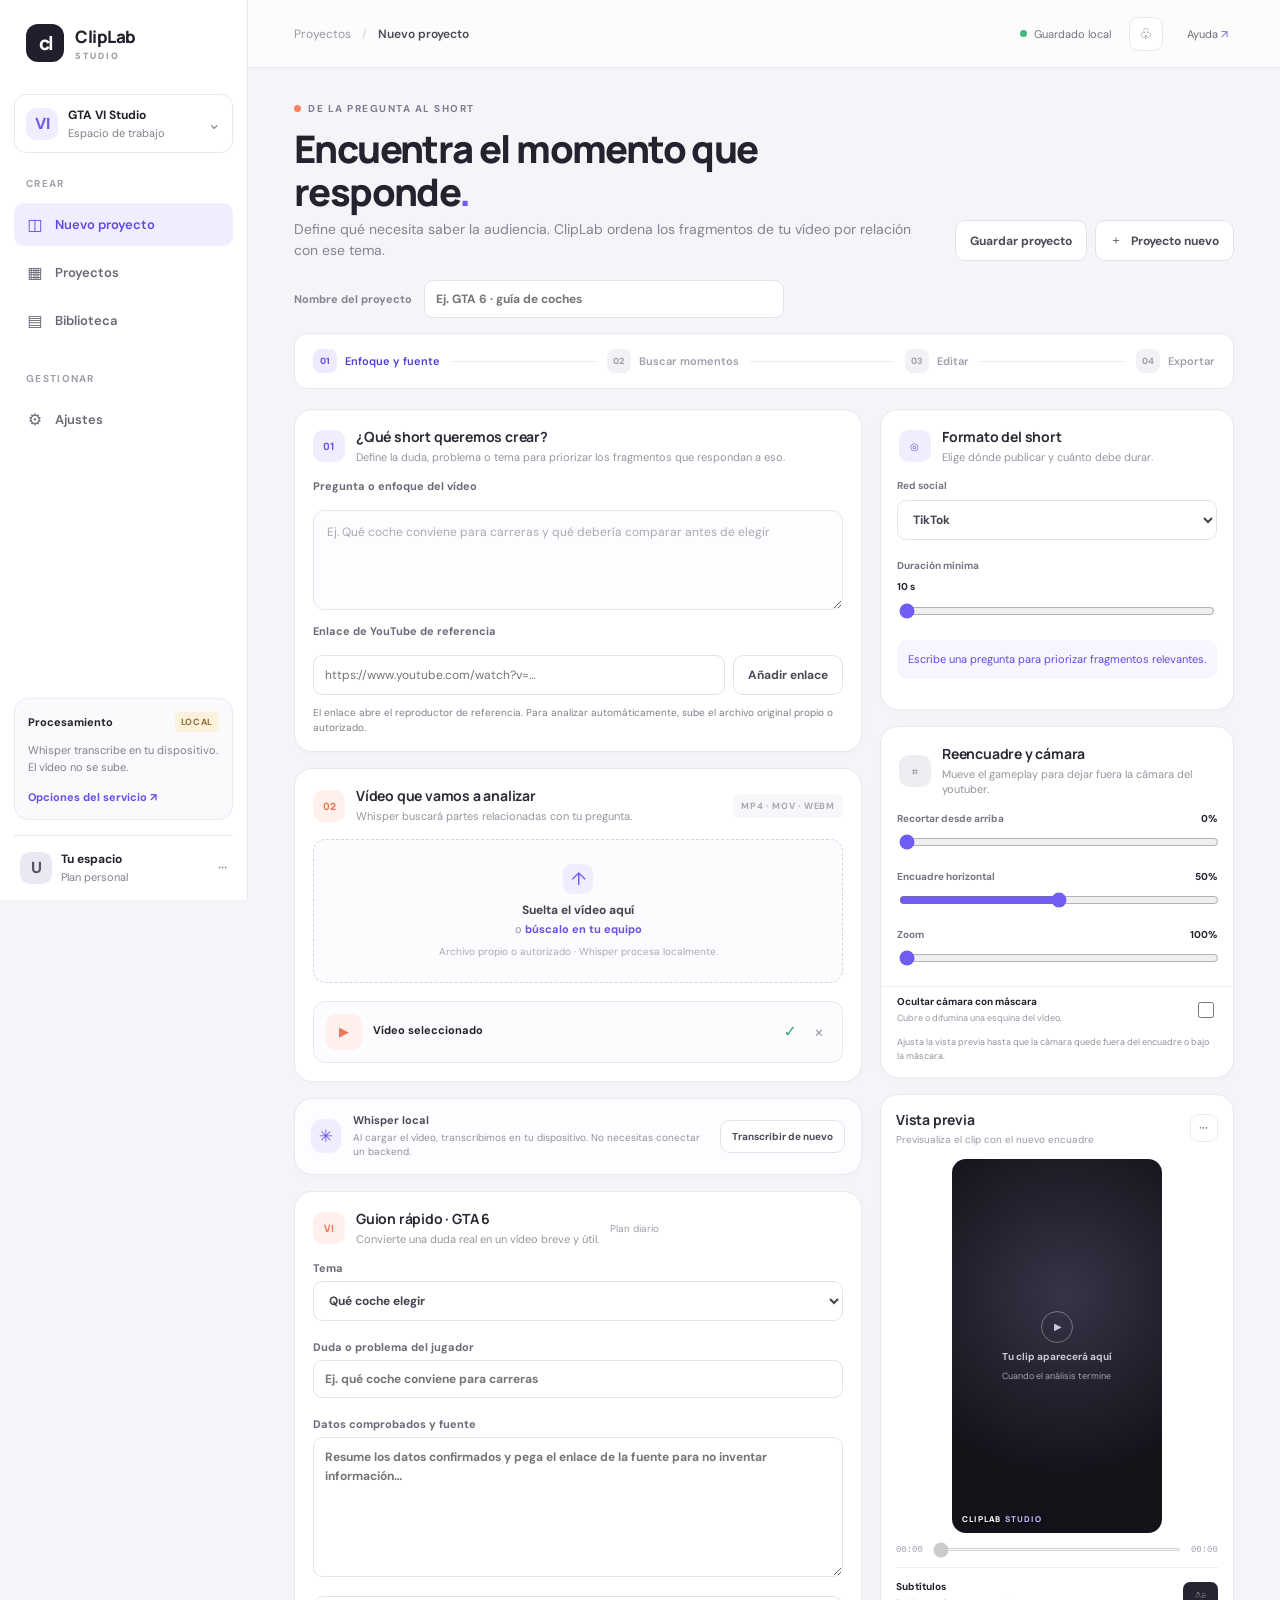
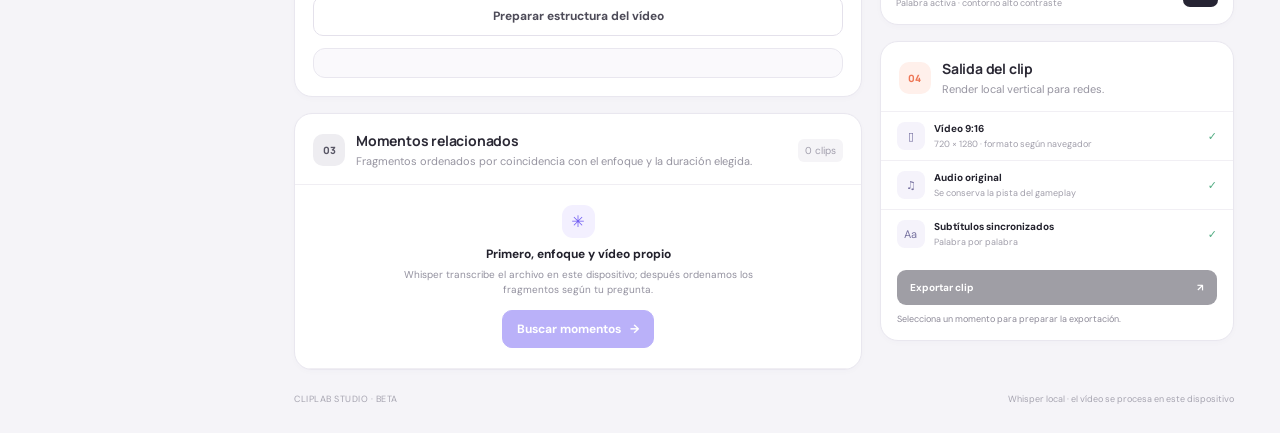
==== studio-v2/index.html @ 2e8afa79 "Add adjustable top crop to local editor" ====
<!doctype html>
<html lang="es">
<head>
  <meta charset="utf-8">
  <meta name="viewport" content="width=device-width,initial-scale=1">
  <meta name="theme-color" content="#f5f4f8">
  <title>ClipLab Studio</title>
  <link rel="stylesheet" href="./styles.css?v=source-focus-1">
</head>
<body>
  <div class="app-shell">
    <aside class="sidebar">
      <a class="brand" href="#" aria-label="ClipLab Studio, inicio"><span class="brand-mark">cl</span><span>ClipLab<small>STUDIO</small></span></a>
      <div class="workspace-switch"><span class="workspace-avatar">VI</span><span><b>GTA VI Studio</b><small>Espacio de trabajo</small></span><span class="chevron">⌄</span></div>
      <nav class="main-nav" aria-label="Navegación principal">
        <span class="nav-label">CREAR</span>
        <button class="nav-item active" data-view="editor"><span class="nav-icon">◫</span> Nuevo proyecto</button>
        <button class="nav-item" data-view="projects"><span class="nav-icon">▦</span> Proyectos</button>
        <button class="nav-item" data-view="library"><span class="nav-icon">▤</span> Biblioteca</button>
        <span class="nav-label nav-label-spaced">GESTIONAR</span>
        <button class="nav-item" data-view="settings"><span class="nav-icon">⚙</span> Ajustes</button>
      </nav>
      <div class="sidebar-bottom">
        <div class="usage-card"><div class="usage-top"><span>Procesamiento</span><span class="usage-badge">LOCAL</span></div><p>Whisper transcribe en tu dispositivo. El vídeo no se sube.</p><button id="openSettings" class="text-button">Opciones del servicio <span>↗</span></button></div>
        <button class="profile"><span class="profile-avatar">U</span><span><b>Tu espacio</b><small>Plan personal</small></span><span class="more">···</span></button>
      </div>
    </aside>

    <main class="main-area">
      <header class="topbar"><div class="breadcrumbs"><span>Proyectos</span><span class="slash">/</span><b>Nuevo proyecto</b></div><div class="top-actions"><span class="autosave"><i></i> Guardado local</span><button class="icon-button" aria-label="Notificaciones">♧</button><button class="help-button">Ayuda <span>↗</span></button></div></header>
      <div class="page-content">
        <div id="editorView">
        <section class="page-heading"><div><div class="overline"><span class="overline-dot"></span> DE LA PREGUNTA AL SHORT</div><h1>Encuentra el momento que responde<span>.</span></h1><p>Define qué necesita saber la audiencia. ClipLab ordena los fragmentos de tu vídeo por relación con ese tema.</p></div><div class="heading-actions"><button class="secondary-button" id="saveProject">Guardar proyecto</button><button class="secondary-button" id="newProject">＋ <span>Proyecto nuevo</span></button></div></section>

        <div class="project-name-row"><label for="projectNameInput">Nombre del proyecto</label><input id="projectNameInput" class="section-input" placeholder="Ej. GTA 6 · guía de coches"></div>
        <section class="steps" aria-label="Progreso del proyecto">
          <div class="step current"><span class="step-number">01</span><span>Enfoque y fuente</span></div><span class="step-line"></span>
          <div class="step"><span class="step-number">02</span><span>Buscar momentos</span></div><span class="step-line"></span>
          <div class="step"><span class="step-number">03</span><span>Editar</span></div><span class="step-line"></span>
          <div class="step"><span class="step-number">04</span><span>Exportar</span></div>
        </section>

        <div class="studio-grid">
          <div class="left-column">
            <section class="card brief-card" hidden>
              <div class="card-heading"><div class="heading-icon violet">01</div><div><h2>Brief de campaña</h2><p>Las reglas guían la selección de clips y la publicación.</p></div><button class="quiet-button" id="clearBrief">Limpiar</button></div>
              <div class="brief-body">
                <label class="field-label" for="briefText">Pega el brief o carga el archivo</label>
                <textarea id="briefText" placeholder="Pega aquí el brief de Clipeamos. Detectaremos la duración, las menciones y las condiciones de la campaña…"></textarea>
                <div class="brief-footer"><label class="file-link" for="briefFile"><span>↑</span> Cargar PDF, DOCX o TXT<input id="briefFile" type="file" accept=".pdf,.docx,.txt"></label><span class="privacy-note"><span class="lock">▣</span> Se lee aquí · no se sube</span></div>
              </div>
              <div class="detected-rules" id="detectedRules" hidden></div>
            </section>

            <section class="card goal-card">
              <div class="card-heading"><div class="heading-icon violet">01</div><div><h2>¿Qué short queremos crear?</h2><p>Define la duda, problema o tema para priorizar los fragmentos que respondan a eso.</p></div></div>
              <div class="brief-body">
                <label class="field-label" for="goalQuery">Pregunta o enfoque del vídeo</label>
                <textarea id="goalQuery" placeholder="Ej. Qué coche conviene para carreras y qué debería comparar antes de elegir"></textarea>
                <label class="field-label source-url-label" for="youtubeUrl">Enlace de YouTube de referencia</label>
                <div class="youtube-url-row"><input id="youtubeUrl" class="section-input" type="url" placeholder="https://www.youtube.com/watch?v=…"><button id="useYoutubeUrl" class="secondary-button">Añadir enlace</button></div>
                <p id="sourceMessage" class="source-message">El enlace abre el reproductor de referencia. Para analizar automáticamente, sube el archivo original propio o autorizado.</p>
                <div id="sourceEmbedWrap" class="source-embed-wrap" hidden><iframe id="sourceEmbed" title="Vídeo de referencia de YouTube" allow="accelerometer; autoplay; clipboard-write; encrypted-media; gyroscope; picture-in-picture; web-share" allowfullscreen referrerpolicy="strict-origin-when-cross-origin"></iframe></div>
              </div>
            </section>

            <section class="card media-card">
              <div class="card-heading"><div class="heading-icon orange">02</div><div><h2>Vídeo que vamos a analizar</h2><p>Whisper buscará partes relacionadas con tu pregunta.</p></div><span class="format-tag">MP4 · MOV · WEBM</span></div>
              <input id="videoFile" type="file" accept="video/mp4,video/quicktime,video/webm" hidden>
              <div class="upload-zone" id="uploadZone" role="button" tabindex="0" aria-label="Seleccionar vídeo fuente">
                <div class="upload-icon">↑</div><strong>Suelta el vídeo aquí</strong><span>o <button type="button" class="inline-link" id="browseVideo">búscalo en tu equipo</button></span><small>Archivo propio o autorizado · Whisper procesa localmente.</small>
              </div>
              <div class="selected-video" id="selectedVideo" hidden><div class="video-file-icon">▶</div><div class="video-file-info"><b id="videoName">Vídeo seleccionado</b><span id="videoMeta"></span></div><span class="file-check">✓</span><button class="remove-file" id="removeVideo" aria-label="Quitar vídeo">×</button></div>
            </section>

            <section class="card engine-card">
              <div class="engine-symbol">✳</div><div class="engine-copy"><b>Whisper local</b><span id="engineStatus">Al cargar el vídeo, transcribimos en tu dispositivo. No necesitas conectar un backend.</span></div><button class="secondary-button compact" id="connectEngine">Transcribir de nuevo</button>
            </section>

            <section class="card idea-card">
              <div class="card-heading"><div class="heading-icon orange">VI</div><div><h2>Guion rápido · GTA 6</h2><p>Convierte una duda real en un vídeo breve y útil.</p></div><span class="privacy-note">Plan diario</span></div>
              <div class="idea-form">
                <label class="field-label" for="ideaCategory">Tema<select id="ideaCategory" class="section-input"><option value="cars">Qué coche elegir</option><option value="updates">Novedades y actualizaciones</option><option value="guide">Guía rápida</option><option value="problem">Resolver un problema</option><option value="secrets">Secretos y detalles</option></select></label>
                <label class="field-label" for="ideaProblem">Duda o problema del jugador<input id="ideaProblem" class="section-input" placeholder="Ej. qué coche conviene para carreras"></label>
                <label class="field-label" for="ideaNotes">Datos comprobados y fuente<textarea id="ideaNotes" class="section-textarea" placeholder="Resume los datos confirmados y pega el enlace de la fuente para no inventar información…"></textarea></label>
                <button id="prepareIdea" class="secondary-button">Preparar estructura del vídeo</button>
                <div id="ideaOutput" class="idea-output" hidden></div>
              </div>
            </section>

            <section class="card moments-card">
              <div class="card-heading"><div class="heading-icon dark">03</div><div><h2>Momentos relacionados</h2><p>Fragmentos ordenados por coincidencia con el enfoque y la duración elegida.</p></div><span class="suggestion-count" id="suggestion-count">0 clips</span></div>
              <div class="empty-moments" id="emptyMoments"><div class="sparkle">✳</div><b>Primero, enfoque y vídeo propio</b><span>Whisper transcribe el archivo en este dispositivo; después ordenamos los fragmentos según tu pregunta.</span><button id="analyzeButton" class="primary-button" disabled>Buscar momentos <span>→</span></button></div>
              <div class="candidate-list" id="candidateList" hidden></div>
            </section>
          </div>

          <aside class="right-column">
            <section class="card campaign-card"><div class="card-heading slim"><div class="heading-icon violet">◎</div><div><h2>Formato del short</h2><p>Elige dónde publicar y cuánto debe durar.</p></div></div><label class="field-label output-setting" for="goalPlatform">Red social<select id="goalPlatform" class="section-input"><option>TikTok</option><option>YouTube Shorts</option><option>Instagram Reels</option></select></label><label class="field-label output-setting" for="clipMinimum">Duración mínima <span id="clipMinimumValue">10 s</span><input id="clipMinimum" type="range" min="10" max="90" step="1" value="10"></label><div id="focusSummary" class="focus-summary">Escribe una pregunta para priorizar fragmentos relevantes.</div></section>

            <section class="card crop-card"><div class="card-heading slim"><div class="heading-icon dark">⌗</div><div><h2>Reencuadre y cámara</h2><p>Mueve el gameplay para dejar fuera la cámara del youtuber.</p></div></div><label class="field-label crop-setting" for="cropTop">Recortar desde arriba <output id="cropTopValue">0%</output><input id="cropTop" type="range" min="0" max="40" value="0"></label><label class="field-label crop-setting" for="cropX">Encuadre horizontal <output id="cropXValue">50%</output><input id="cropX" type="range" min="0" max="100" value="50"></label><label class="field-label crop-setting" for="cropZoom">Zoom <output id="cropZoomValue">100%</output><input id="cropZoom" type="range" min="100" max="180" value="100"></label><label class="toggle-row crop-toggle"><span><b>Ocultar cámara con máscara</b><small>Cubre o difumina una esquina del vídeo.</small></span><input type="checkbox" id="hideCam"></label><div id="maskSettings" class="mask-settings" hidden><label class="field-label crop-setting" for="maskPosition">Posición<select id="maskPosition" class="section-input"><option value="top-left">Arriba izquierda</option><option value="top-right">Arriba derecha</option><option value="bottom-left">Abajo izquierda</option><option value="bottom-right">Abajo derecha</option></select></label><label class="field-label crop-setting" for="maskStyle">Tratamiento<select id="maskStyle" class="section-input"><option value="blur">Difuminar</option><option value="cover">Cubrir</option></select></label><label class="field-label crop-setting" for="maskSize">Tamaño <output id="maskSizeValue">25%</output><input id="maskSize" type="range" min="12" max="45" value="25"></label></div><p class="crop-note">Ajusta la vista previa hasta que la cámara quede fuera del encuadre o bajo la máscara.</p></section>

            <section class="card preview-card"><div class="preview-heading"><div><h2>Vista previa</h2><span>Previsualiza el clip con el nuevo encuadre</span></div><button class="more-button" aria-label="Más opciones">···</button></div><div class="preview-stage" id="previewStage"><div class="preview-placeholder"><span class="play-outline">▶</span><b>Tu clip aparecerá aquí</b><span>Cuando el análisis termine</span></div><video id="previewVideo" playsinline></video><div id="previewMask" class="preview-mask top-left" hidden></div><div id="captionPreview" class="caption-preview" hidden><span id="captionWord">Tu subtítulo</span></div><div class="preview-brand">CLIPLAB <span>STUDIO</span></div></div><div class="preview-controls"><span>00:00</span><input type="range" min="0" max="100" value="0" id="previewSeek" aria-label="Posición del clip" disabled><span>00:00</span></div><div class="preview-caption-style"><div><b>Subtítulos</b><span>Palabra activa · contorno alto contraste</span></div><span class="style-swatch">Aa</span></div></section>

            <section class="card outputs-card"><div class="card-heading slim"><div class="heading-icon orange">04</div><div><h2>Salida del clip</h2><p>Render local vertical para redes.</p></div></div><div class="output-row"><span class="output-icon">▯</span><div><b>Vídeo 9:16</b><small>720 × 1280 · formato según navegador</small></div><span class="output-check">✓</span></div><div class="output-row"><span class="output-icon">♫</span><div><b>Audio original</b><small>Se conserva la pista del gameplay</small></div><span class="output-check">✓</span></div><div class="output-row"><span class="output-icon">Aa</span><div><b>Subtítulos sincronizados</b><small>Palabra por palabra</small></div><span class="output-check">✓</span></div><button class="export-button" id="exportClip" disabled>Exportar clip <span>↗</span></button><p id="exportStatus" class="export-status">Selecciona un momento para preparar la exportación.</p></section>
          </aside>
        </div>
        </div>
        <section id="sectionView" class="section-view" hidden></section>
        <footer class="page-footer"><span>CLIPLAB STUDIO · BETA</span><span id="footerStatus">Backend sin conectar · no se ha enviado ningún archivo</span></footer>
      </div>
    </main>
  </div>

  <dialog id="serviceDialog" class="service-dialog"><form method="dialog"><button class="dialog-close" aria-label="Cerrar">×</button><div class="overline"><span class="overline-dot"></span> OPCIONAL · PROCESAMIENTO EN LA NUBE</div><h2>Servicio remoto</h2><p>Whisper local y las propuestas de momentos funcionan sin backend. Esta opción remota se mantiene para futuras funciones; no pegues claves secretas aquí.</p><label class="field-label" for="apiUrl">URL del servicio</label><input id="apiUrl" type="url" placeholder="https://api.tu-dominio.com" autocomplete="url"><div class="dialog-status" id="serviceStatus"><span class="status-dot"></span> Sin conectar</div><div class="dialog-actions"><button class="secondary-button" value="cancel">Cancelar</button><button class="primary-button" type="button" id="testConnection">Probar conexión</button></div><small class="dialog-footnote">En el flujo actual, subir un vídeo y transcribirlo con Whisper no lo envía a la nube.</small></form></dialog>
  <div id="toast" class="toast" role="status" aria-live="polite"></div>
  <script src="./app.js?v=source-focus-1" defer></script>
</body>
</html>
---- studio-v2/styles.css ----
@import url('https://fonts.googleapis.com/css2?family=DM+Sans:wght@400;500;600;700&family=Manrope:wght@400;500;600;700;800&display=swap');
:root{font-family:'DM Sans',Inter,system-ui,sans-serif;color:#22212c;background:#f5f4f8;font-synthesis:none;text-rendering:optimizeLegibility;--ink:#22212c;--muted:#7f7e8c;--line:#e9e7ef;--panel:#fff;--purple:#705df4;--purple-soft:#f0edff;--orange:#ff825e;--green:#39a978;--radius:18px;color-scheme:light}*{box-sizing:border-box}body{margin:0;min-width:320px;min-height:100vh;background:#f5f4f8}button,input,textarea{font:inherit}button{cursor:pointer}button:focus-visible,input:focus-visible,textarea:focus-visible,[tabindex]:focus-visible{outline:3px solid #705df466;outline-offset:2px}.app-shell{min-height:100vh;display:grid;grid-template-columns:248px minmax(0,1fr)}.sidebar{position:sticky;top:0;height:100vh;padding:24px 14px 16px;background:#fff;border-right:1px solid var(--line);display:flex;flex-direction:column;z-index:2}.brand{display:flex;align-items:center;gap:11px;text-decoration:none;color:var(--ink);font-family:Manrope,sans-serif;font-size:17px;font-weight:800;letter-spacing:-.5px;padding:0 12px}.brand-mark{height:38px;width:38px;border-radius:12px;display:grid;place-items:center;background:#211f2e;color:white;font-size:19px;font-weight:800;letter-spacing:-2px}.brand small{display:block;font:700 9px 'DM Sans',sans-serif;letter-spacing:2px;color:#9795a4;margin-top:2px}.workspace-switch{display:flex;align-items:center;gap:10px;padding:12px 11px;margin:32px 0 24px;border:1px solid var(--line);border-radius:12px}.workspace-avatar,.profile-avatar{display:grid;place-items:center;width:32px;height:32px;border-radius:10px;background:#f1edff;color:#6e5bf0;font-weight:800}.workspace-switch b,.profile b{font-size:12px;display:block}.workspace-switch small,.profile small{font-size:11px;color:var(--muted);display:block;margin-top:3px}.chevron{margin-left:auto;color:#8f8c99}.main-nav{display:grid;gap:5px}.nav-label{padding:0 12px 8px;color:#a09eaa;letter-spacing:1.3px;font-size:10px;font-weight:700}.nav-label-spaced{padding-top:25px}.nav-item{width:100%;display:flex;align-items:center;gap:11px;border:0;background:transparent;text-align:left;padding:11px 12px;border-radius:10px;color:#696875;font-size:13px;font-weight:600}.nav-item:hover{background:#f7f6fa;color:var(--ink)}.nav-item.active{background:#f0edff;color:#5e4be4}.nav-icon{width:18px;font-size:16px;text-align:center}.nav-count{margin-left:auto;border-radius:8px;background:#f0eef4;padding:3px 7px;font-size:10px;color:#777584}.sidebar-bottom{margin-top:auto}.usage-card{border:1px solid #ebe9f1;border-radius:14px;padding:13px;background:#faf9fc}.usage-top{display:flex;justify-content:space-between;align-items:center;font-size:11px;font-weight:700}.usage-badge{font-size:9px;letter-spacing:.7px;color:#956d38;background:#fbf1dc;padding:4px 6px;border-radius:5px}.usage-card p{font-size:11px;color:var(--muted);line-height:1.5;margin:10px 0}.text-button{border:0;background:none;padding:0;color:#6552e7;font-size:11px;font-weight:700}.profile{display:flex;align-items:center;gap:9px;width:100%;background:none;border:0;text-align:left;padding:15px 6px 0;margin-top:15px;border-top:1px solid var(--line);color:var(--ink)}.profile-avatar{background:#ebe8f4;color:#585565}.more{margin-left:auto;color:#8e8c97}.main-area{min-width:0}.topbar{height:68px;padding:0 clamp(20px,3.6vw,52px);display:flex;align-items:center;justify-content:space-between;border-bottom:1px solid var(--line);background:#ffffffc7}.breadcrumbs{display:flex;align-items:center;gap:11px;color:#9a98a4;font-size:12px}.breadcrumbs b{color:#494854;font-weight:600}.slash{color:#d0ced7}.top-actions{display:flex;align-items:center;gap:18px}.autosave{font-size:11px;color:#74727f;display:flex;align-items:center;gap:7px}.autosave i{width:7px;height:7px;border-radius:50%;background:#42b581}.icon-button,.more-button,.edit-icon{border:1px solid var(--line);background:#fff;color:#777583;border-radius:9px;width:34px;height:34px;font-size:15px}.help-button{border:0;background:transparent;color:#6d6b78;font-size:11px}.help-button span{color:var(--purple)}.page-content{max-width:1460px;margin:auto;padding:34px clamp(18px,3.6vw,52px) 28px}.page-heading{display:flex;align-items:flex-end;justify-content:space-between;gap:20px;margin-bottom:27px}.overline{display:flex;align-items:center;gap:7px;font-size:10px;font-weight:700;letter-spacing:1.5px;color:#807b92}.overline-dot{width:7px;height:7px;background:var(--orange);border-radius:50%}.page-heading h1{font:800 clamp(28px,3vw,38px)/1.12 Manrope,sans-serif;letter-spacing:-1.6px;margin:12px 0 7px;color:#24222f}.page-heading h1 span{color:var(--purple)}.page-heading p{margin:0;color:#858391;font-size:14px;line-height:1.5}.secondary-button,.primary-button{display:inline-flex;align-items:center;justify-content:center;gap:9px;border-radius:10px;padding:11px 14px;font-size:12px;font-weight:700;transition:.15s}.secondary-button{border:1px solid #e4e1eb;background:#fff;color:#4d4b58}.secondary-button:hover{background:#f9f8fc;border-color:#d5d0e2}.primary-button{border:1px solid var(--purple);background:var(--purple);color:#fff;box-shadow:0 5px 14px #705df42a}.primary-button:hover{background:#604be9}.primary-button:disabled,.export-button:disabled{cursor:not-allowed;opacity:.48;box-shadow:none}.steps{display:flex;align-items:center;gap:11px;padding:15px 18px;background:#fff;border:1px solid var(--line);border-radius:13px;margin-bottom:20px}.step{display:flex;align-items:center;gap:8px;color:#a09eaa;font-size:11px;font-weight:600;white-space:nowrap}.step-number{height:24px;width:24px;display:grid;place-items:center;border-radius:8px;background:#f2f1f5;font-size:9px;font-weight:800}.step.current{color:#4d3ed2}.step.current .step-number{background:#eeeaff;color:#6551ec}.step-line{height:1px;background:#eeeaf3;flex:1;min-width:14px}.studio-grid{display:grid;grid-template-columns:minmax(0,1fr) 354px;gap:18px;align-items:start}.left-column,.right-column{display:grid;gap:16px;min-width:0}.card{background:#fff;border:1px solid var(--line);border-radius:var(--radius);box-shadow:0 2px 6px #30255b05;overflow:hidden}.card-heading{display:flex;align-items:center;gap:11px;padding:17px 18px 14px}.heading-icon{width:32px;height:32px;border-radius:10px;flex:none;display:grid;place-items:center;font:800 10px Manrope,sans-serif}.heading-icon.violet{background:#f0edff;color:#6b56ed}.heading-icon.orange{background:#fff0eb;color:#ee7757}.heading-icon.dark{background:#eeedf1;color:#585665}.card-heading h2,.preview-heading h2{font:700 14px Manrope,sans-serif;margin:0;color:#2b2935;letter-spacing:-.2px}.card-heading p{margin:4px 0 0;font-size:11px;color:#9694a0;line-height:1.4}.quiet-button{margin-left:auto;border:0;background:none;color:#9693a0;font-size:11px}.quiet-button:hover{color:#dd6950}.brief-body{padding:0 18px 16px}.field-label{display:block;font-size:11px;font-weight:700;color:#6c6a78;margin:0 0 7px}.brief-body textarea{width:100%;height:100px;resize:vertical;border:1px solid #e7e5ed;border-radius:11px;padding:12px 13px;color:#45434f;font-size:12px;line-height:1.55;background:#fdfcfe}.brief-body textarea::placeholder{color:#aaa8b3}.brief-body textarea:focus,.service-dialog input:focus{outline:0;border-color:#9a8df7;box-shadow:0 0 0 3px #705df41a}.brief-footer{display:flex;align-items:center;justify-content:space-between;margin-top:10px;gap:10px}.file-link{display:inline-flex;align-items:center;gap:7px;color:#6955ec;font-size:11px;font-weight:700;cursor:pointer}.file-link span{font-size:15px}.file-link input{display:none}.privacy-note{display:flex;align-items:center;gap:6px;color:#a09eaa;font-size:10px}.lock{color:#858294}.detected-rules{display:flex;flex-wrap:wrap;gap:7px;border-top:1px solid #f0eef4;padding:12px 18px 14px}.rule-pill{font-size:10px;padding:6px 8px;border:1px solid #eeecf2;border-radius:7px;color:#696775;background:#fcfbfd}.rule-pill b{color:#4c3cca}.format-tag{margin-left:auto;font-size:9px;font-weight:700;letter-spacing:.8px;color:#aaa7b3;background:#f7f6f9;border-radius:6px;padding:6px 8px}.upload-zone{margin:0 18px 18px;min-height:144px;border:1px dashed #d8d5e2;border-radius:13px;background:#fcfbfd;display:flex;flex-direction:column;align-items:center;justify-content:center;text-align:center;cursor:pointer;transition:.15s}.upload-zone:hover,.upload-zone.dragging{border-color:#8d7af6;background:#f8f6ff}.upload-icon{width:30px;height:30px;border-radius:9px;background:#f0edff;color:#705df4;display:grid;place-items:center;font-size:18px;margin-bottom:8px}.upload-zone strong{font-size:12px;color:#454350}.upload-zone>span{font-size:11px;color:#9794a1;margin-top:4px}.inline-link{border:0;background:none;color:#6550e8;padding:0;font-size:11px;font-weight:700}.upload-zone small{margin-top:9px;color:#aaa8b3;font-size:10px}.selected-video{display:flex;align-items:center;gap:11px;margin:0 18px 18px;padding:12px;border:1px solid #e9e6f0;border-radius:12px;background:#fcfbfd}.video-file-icon{height:36px;width:36px;border-radius:10px;background:#fff0eb;color:#ed7859;display:grid;place-items:center;font-size:13px}.video-file-info{display:grid;gap:4px;min-width:0}.video-file-info b{font-size:11px;overflow:hidden;text-overflow:ellipsis;white-space:nowrap}.video-file-info span{font-size:10px;color:#9794a1}.file-check{margin-left:auto;color:#39a978}.remove-file{border:0;background:none;color:#a09eaa;font-size:18px}.engine-card{display:flex;align-items:center;gap:12px;padding:14px 16px;background:#fdfcff}.engine-symbol{width:34px;height:34px;border-radius:11px;display:grid;place-items:center;background:#f0edff;color:#6b56ed;font-size:17px}.engine-copy{display:grid;gap:4px;min-width:0}.engine-copy b{font-size:11px;color:#4d4b58}.engine-copy span{font-size:10px;line-height:1.45;color:#92909e}.compact{padding:9px 11px;font-size:10px;white-space:nowrap;margin-left:auto}.suggestion-count{margin-left:auto;color:#a29fad;font-size:10px;background:#f5f4f7;border-radius:6px;padding:5px 7px}.empty-moments{min-height:164px;border-top:1px solid #f0eef3;padding:20px;display:flex;flex-direction:column;align-items:center;text-align:center;justify-content:center}.sparkle{height:33px;width:33px;display:grid;place-items:center;background:#f3f0ff;color:#725ef2;border-radius:11px;margin-bottom:8px}.empty-moments b{font-size:12px}.empty-moments>span{max-width:370px;margin:5px auto 13px;color:#93919f;font-size:10px;line-height:1.5}.empty-moments .primary-button{padding:10px 14px}.campaign-card,.outputs-card{padding-bottom:14px}.slim{padding-bottom:14px}.edit-icon{margin-left:auto;border:0;background:transparent;font-size:13px;color:#7d73ce}.campaign-name{display:flex;align-items:center;gap:8px;margin:0 16px;padding:12px;background:#faf9fc;border-radius:10px}.campaign-dot{width:8px;height:8px;border-radius:50%;background:#ea8064}.campaign-name b{font-size:11px}.platform-chip{margin-left:auto;font-size:9px;color:#706d7b;background:#efedf3;padding:5px 7px;border-radius:6px}.campaign-stats{display:grid;grid-template-columns:1fr 1fr;padding:14px 16px 12px;gap:12px}.campaign-stats div{display:grid;gap:5px}.campaign-stats span{font-size:10px;color:#9b99a5}.campaign-stats b{font:700 14px Manrope,sans-serif;color:#35333f}.campaign-tags{display:flex;flex-wrap:wrap;gap:6px;padding:0 16px 13px}.campaign-tags span{font-size:9px;color:#817e8d;background:#f5f4f8;border-radius:6px;padding:6px 8px}.add-campaign{margin:0 16px;width:calc(100% - 32px);padding:10px;background:#fff;border:1px dashed #dcd9e5;border-radius:9px;color:#7060d9;font-weight:700;font-size:10px}.add-campaign:hover{background:#faf9ff}.preview-card{padding:15px}.preview-heading{display:flex;align-items:center;justify-content:space-between;margin-bottom:13px}.preview-heading span{font-size:10px;color:#9997a4;display:block;margin-top:4px}.more-button{width:28px;height:28px}.preview-stage{position:relative;width:min(100%,210px);aspect-ratio:9/16;margin:auto;overflow:hidden;border-radius:14px;background:radial-gradient(circle at 54% 36%,#383347,#14131a 68%);display:grid;place-items:center;color:#fff}.preview-stage video{width:100%;height:100%;object-fit:cover;display:none}.preview-stage.has-video video{display:block}.preview-placeholder{display:grid;justify-items:center;gap:7px;color:#cbc8d7;text-align:center}.preview-placeholder b{font-size:10px}.preview-placeholder>span:last-child{font-size:9px;color:#a5a2b2}.play-outline{height:32px;width:32px;border:1px solid #ffffff55;border-radius:50%;display:grid;place-items:center;font-size:10px;padding-left:2px}.preview-stage.has-video .preview-placeholder{display:none}.preview-brand{position:absolute;bottom:9px;left:10px;font:800 8px Manrope,sans-serif;letter-spacing:1.2px;color:#fff;text-shadow:0 1px 4px #000}.preview-brand span{color:#c7bfff}.caption-preview{position:absolute;bottom:29%;left:8%;right:8%;text-align:center;font:800 18px Manrope,sans-serif;letter-spacing:-.4px;color:#d6ff73;-webkit-text-stroke:1.5px #101018;text-shadow:0 2px 0 #101018,0 0 6px #101018,1px 0 #101018,-1px 0 #101018;paint-order:stroke fill}.preview-controls{display:flex;align-items:center;gap:8px;color:#a6a3b1;font:9px ui-monospace,monospace;margin-top:12px}.preview-controls input{flex:1;min-width:0;height:3px;accent-color:#705df4}.preview-caption-style{display:flex;align-items:center;justify-content:space-between;border-top:1px solid #f0eef3;padding-top:12px;margin-top:12px}.preview-caption-style div{display:grid;gap:4px}.preview-caption-style b{font-size:10px}.preview-caption-style span{font-size:9px;color:#9b99a5}.style-swatch{height:25px;width:35px;display:grid;place-items:center;border-radius:7px;background:#262433;color:#d6ff73;font:800 10px Manrope,sans-serif;-webkit-text-stroke:.4px #111}.output-row{display:flex;align-items:center;gap:9px;padding:10px 16px;border-top:1px solid #f1eff4}.output-icon{width:28px;height:28px;background:#f5f3fb;border-radius:8px;display:grid;place-items:center;color:#7772a0;font-size:11px}.output-row div{display:grid;gap:3px}.output-row b{font-size:10px}.output-row small{font-size:9px;color:#a09eaa}.output-check{margin-left:auto;color:#51ac82;font-size:11px}.export-button{display:flex;align-items:center;justify-content:space-between;width:calc(100% - 32px);padding:11px 13px;margin:12px 16px 0;border:0;border-radius:9px;background:#2d2a3a;color:white;font-size:10px;font-weight:700}.page-footer{display:flex;align-items:center;justify-content:space-between;margin-top:23px;color:#a6a4b0;font-size:9px;letter-spacing:.5px}.page-footer span:last-child{letter-spacing:0}.service-dialog{width:min(460px,calc(100% - 28px));border:1px solid var(--line);border-radius:18px;padding:0;box-shadow:0 25px 90px #17132c2b;color:var(--ink)}.service-dialog::backdrop{background:#1f1d2b55;backdrop-filter:blur(3px)}.service-dialog form{position:relative;padding:27px}.dialog-close{position:absolute;right:17px;top:17px;border:0;background:#f4f2f7;border-radius:8px;width:28px;height:28px;color:#74717f;font-size:18px}.service-dialog h2{font:800 24px Manrope,sans-serif;letter-spacing:-.8px;margin:14px 0 7px}.service-dialog p{font-size:12px;line-height:1.6;color:#858391;margin:0 0 18px}.service-dialog input{width:100%;height:40px;border:1px solid #e4e1eb;border-radius:9px;padding:0 11px;font-size:12px}.dialog-status{display:flex;align-items:center;gap:7px;font-size:10px;color:#9895a2;margin-top:12px}.status-dot{height:7px;width:7px;border-radius:50%;background:#b8b5c1}.dialog-status.connected{color:#31845f}.dialog-status.connected .status-dot{background:#40ae7a}.dialog-actions{display:flex;justify-content:flex-end;gap:8px;margin-top:22px}.dialog-actions .secondary-button,.dialog-actions .primary-button{padding:10px 13px;font-size:11px}.dialog-footnote{display:block;font-size:10px;line-height:1.5;color:#9996a3;margin-top:16px}.toast{position:fixed;bottom:20px;left:50%;transform:translate(-50%,20px);opacity:0;pointer-events:none;background:#292736;color:#fff;padding:11px 15px;border-radius:10px;font-size:11px;box-shadow:0 10px 35px #211d3530;transition:.2s;z-index:5}.toast.show{transform:translate(-50%,0);opacity:1}.hidden-view{display:none}
@media(max-width:1080px){.app-shell{grid-template-columns:214px minmax(0,1fr)}.studio-grid{grid-template-columns:minmax(0,1fr) 316px}.page-content{padding-left:24px;padding-right:24px}.sidebar{padding-left:10px;padding-right:10px}}
@media(max-width:860px){.app-shell{grid-template-columns:72px minmax(0,1fr)}.sidebar{padding:18px 10px}.brand{padding:0 7px}.brand>span:last-child,.workspace-switch>span:not(.workspace-avatar),.nav-label,.nav-item:not(.active)::after,.nav-item{font-size:0}.workspace-switch{justify-content:center;padding:8px;margin:25px 0 20px}.workspace-avatar{flex:none}.main-nav{gap:7px}.nav-item{justify-content:center;padding:12px 0}.nav-icon{font-size:17px}.nav-count,.sidebar-bottom .usage-card,.profile>span:not(.profile-avatar){display:none}.profile{justify-content:center}.studio-grid{grid-template-columns:minmax(0,1fr) 300px}.step{font-size:10px}.steps{gap:7px;padding:12px}.page-heading h1{font-size:30px}}
@media(max-width:650px){.app-shell{display:block}.sidebar{position:fixed;top:auto;bottom:0;width:100%;height:58px;padding:5px 10px;background:#fff;border-top:1px solid var(--line);border-right:0;flex-direction:row;align-items:center;justify-content:space-around}.brand,.workspace-switch,.sidebar-bottom,.nav-label{display:none}.main-nav{width:100%;display:flex;justify-content:space-around}.nav-item{width:52px;height:45px;padding:0}.nav-item.active{border-radius:12px}.topbar{height:54px;padding:0 16px}.top-actions{gap:10px}.help-button{display:none}.autosave{font-size:10px}.page-content{padding:25px 14px 86px}.page-heading{align-items:flex-start;margin-bottom:20px}.page-heading h1{font-size:27px;max-width:390px}.page-heading p{font-size:12px;max-width:400px}.page-heading .secondary-button{padding:9px;font-size:0}.page-heading .secondary-button span{display:none}.steps{overflow:auto;gap:7px;padding:11px 10px}.step{gap:5px;font-size:9px}.step-number{height:21px;width:21px}.step-line{min-width:8px}.studio-grid{grid-template-columns:1fr;gap:14px}.right-column{grid-template-columns:1fr 1fr;align-items:start}.campaign-card,.outputs-card{grid-column:1/-1}.preview-card{grid-column:1/-1;grid-row:1}.preview-stage{width:min(58vw,210px)}.card-heading{padding:14px}.brief-body{padding:0 14px 14px}.upload-zone{margin:0 14px 14px}.selected-video{margin:0 14px 14px}.engine-card{flex-wrap:wrap}.compact{margin-left:46px}.empty-moments{padding:17px}.page-footer{display:grid;gap:6px}.page-footer span:last-child{font-size:9px}.format-tag{display:none}.service-dialog form{padding:23px}.preview-caption{font-size:16px}}
.candidate-list{display:grid;gap:0;border-top:1px solid #f0eef3}.candidate{display:grid;grid-template-columns:34px minmax(0,1fr) auto;align-items:center;gap:10px;padding:14px 18px;border-bottom:1px solid #f0eef3}.candidate:last-child{border-bottom:0}.candidate-rank{width:30px;height:30px;display:grid;place-items:center;border-radius:9px;background:#f0edff;color:#6752e9;font:800 10px Manrope,sans-serif}.candidate-copy{min-width:0;display:grid;gap:4px}.candidate-copy b{font-size:11px;overflow:hidden;text-overflow:ellipsis;white-space:nowrap}.candidate-copy span{font-size:10px;color:#93919f;line-height:1.4}.candidate-meta{display:flex;align-items:center;gap:8px;margin-top:2px;color:#8b8896;font-size:9px}.candidate-score{font:800 11px Manrope,sans-serif;color:#6552e8}.candidate-use{border:1px solid #e5e2ec;background:#fff;border-radius:8px;padding:8px 9px;color:#6150db;font-size:9px;font-weight:700;white-space:nowrap}.candidate-use:hover{background:#f6f4ff}
.heading-actions{display:flex;gap:8px;flex:none}.project-name-row{display:flex;align-items:center;gap:12px;margin:-8px 0 15px;color:#858391;font-size:11px;font-weight:700}.project-name-row .section-input{max-width:360px}.section-view .section-heading{margin-bottom:23px}.section-toolbar{display:flex;align-items:center;justify-content:space-between;margin:17px 0 12px;color:#92909e;font-size:11px}.section-select,.section-input,.section-textarea{border:1px solid #e5e2eb;border-radius:9px;background:#fff;color:#44424f;font:inherit;padding:10px 11px}.section-input{width:100%;font-size:12px}.section-select{width:auto;font-size:11px}.section-textarea{width:100%;min-height:140px;resize:vertical;font-size:12px;line-height:1.55}.entity-grid{display:grid;grid-template-columns:repeat(3,minmax(0,1fr));gap:13px}.entity-card,.empty-section-card{min-width:0;border:1px solid var(--line);border-radius:15px;background:#fff;padding:17px;display:flex;flex-direction:column;align-items:flex-start;gap:10px;box-shadow:0 2px 6px #30255b05}.entity-card h3{font:700 13px Manrope,sans-serif;margin:0;color:#34323f;max-width:100%;overflow-wrap:anywhere}.entity-card p{font-size:11px;line-height:1.55;color:#858391;margin:0;overflow-wrap:anywhere;flex:1}.entity-card .secondary-button{padding:9px 11px;font-size:10px}.entity-icon{width:34px;height:34px;display:grid;place-items:center;border-radius:10px;background:#f1effa;color:#6652e8;font-size:13px}.project-icon{background:#fff0eb;color:#e97857}.campaign-icon{background:#f0edff;color:#6a55e9}.asset-icon{background:#f2f0f8}.entity-meta{font-size:9px;color:#9694a1;line-height:1.4}.empty-section-card{align-items:center;text-align:center;justify-content:center;min-height:230px;grid-column:1/-1}.empty-section-card .sparkle{margin:0}.empty-section-card b{font-size:12px}.empty-section-card p{max-width:380px;color:#92909d;font-size:11px;line-height:1.55;margin:0}.empty-section-card .primary-button{font-size:10px;padding:9px 12px}.section-form-card{padding:19px;margin-bottom:18px}.section-form-head{display:flex;justify-content:space-between;align-items:flex-start;margin-bottom:17px}.section-form-head h2{font:700 14px Manrope,sans-serif;margin:0}.section-form-head p{font-size:10px;color:#9997a4;margin:5px 0 0}.section-form-grid{display:grid;grid-template-columns:1fr 1fr;gap:13px}.section-form-grid .field-label{display:grid;gap:7px}.section-form-grid .full{grid-column:1/-1}.section-form-actions{display:flex;justify-content:space-between;align-items:center;margin-top:14px}.section-form-actions .privacy-note{font-size:10px}.section-form-actions .primary-button{font-size:10px;padding:9px 12px}.file-button{position:relative;overflow:hidden;cursor:pointer}.file-button input{position:absolute;inset:0;opacity:0;cursor:pointer}.library-notice{display:flex;align-items:flex-start;gap:11px;padding:14px 15px;border:1px solid #e9e5f7;border-radius:12px;background:#fbfaff;color:#777486}.library-notice>span{width:21px;height:21px;display:grid;place-items:center;border-radius:7px;background:#f0edff;color:#6d58ef;font-weight:800;font-size:11px;flex:none}.library-notice b{font-size:11px;color:#4c4a57}.library-notice p{font-size:10px;line-height:1.5;margin:4px 0 0}.library-asset{display:grid;grid-template-columns:34px minmax(0,1fr) auto;align-items:center;gap:10px;padding:12px;border:1px solid var(--line);border-radius:12px;background:white}.library-asset b{font-size:10px;overflow-wrap:anywhere}.library-asset>span{grid-column:2;font-size:9px;color:#9694a1}.library-asset .quiet-button{grid-column:3;grid-row:1/3}.settings-grid{display:grid;grid-template-columns:1fr 1fr;gap:14px}.settings-card{padding-bottom:16px}.settings-content{padding:0 18px 4px}.settings-inline{display:flex;gap:8px}.settings-inline .secondary-button{flex:none;padding:9px 11px;font-size:10px}.settings-options{display:grid;gap:13px}.settings-options>.field-label{display:grid;gap:6px}.toggle-row{display:flex;align-items:center;justify-content:space-between;gap:15px;padding:10px 0;border-top:1px solid #f0eef3}.toggle-row span{display:grid;gap:4px}.toggle-row b{font-size:10px}.toggle-row small{font-size:9px;color:#9896a2;line-height:1.4}.toggle-row input{accent-color:var(--purple);width:16px;height:16px}.settings-options>.primary-button{justify-self:start;font-size:10px;padding:9px 12px}.privacy-card{grid-column:1/-1;display:flex;align-items:flex-start;gap:12px;padding:17px}.privacy-card h2{font:700 12px Manrope,sans-serif;margin:1px 0 5px}.privacy-card p{font-size:10px;color:#8e8c9a;line-height:1.6;margin:0;max-width:760px}
@media(max-width:900px){.entity-grid{grid-template-columns:repeat(2,minmax(0,1fr))}.settings-grid{grid-template-columns:1fr}}
@media(max-width:650px){.heading-actions{flex-direction:column;align-items:stretch}.heading-actions .secondary-button{font-size:10px;padding:9px}.project-name-row{align-items:flex-start;flex-direction:column;gap:6px}.project-name-row .section-input{max-width:none}.entity-grid{grid-template-columns:1fr}.section-form-grid{grid-template-columns:1fr}.section-form-grid .full{grid-column:auto}.section-form-actions{align-items:flex-start;flex-direction:column;gap:12px}.settings-inline{align-items:stretch;flex-direction:column}.settings-inline .secondary-button{align-self:flex-start}.privacy-card{grid-column:auto}}
.idea-form{display:grid;gap:12px;padding:0 18px 18px}.idea-form .field-label{display:grid;gap:6px}.idea-output{display:grid;gap:10px;background:#faf9fc;border:1px solid var(--line);border-radius:12px;padding:14px}.idea-output b{font-size:11px}.idea-output p{margin:0;font-size:11px;line-height:1.55;color:var(--muted);white-space:pre-wrap}.idea-output .idea-title{font-size:13px;font-weight:800;color:var(--ink)}.idea-output pre{margin:0;white-space:pre-wrap;font:11px/1.65 'DM Sans',sans-serif;color:#555362}.idea-output .secondary-button{justify-self:start}
.goal-card .brief-body{display:grid;gap:10px}.goal-card .brief-body textarea{min-height:88px}.source-url-label{margin-top:4px}.youtube-url-row{display:grid;grid-template-columns:minmax(0,1fr) auto;gap:8px}.youtube-url-row .section-input{min-width:0}.source-message{margin:0;color:var(--muted);font-size:10px;line-height:1.5}.source-embed-wrap{overflow:hidden;border-radius:12px;background:#17151e;aspect-ratio:16/9}.source-embed-wrap iframe{display:block;width:100%;height:100%;border:0}.output-setting{display:grid;gap:8px;padding:0 16px 12px;font-size:10px;color:#777584}.output-setting .section-input{width:100%}.output-setting input[type=range]{accent-color:var(--purple)}.output-setting span{font-size:10px;color:var(--ink);font-weight:700}.focus-summary{margin:0 16px 16px;padding:11px;border-radius:10px;background:#f7f5ff;color:#5e4be4;font-size:11px;line-height:1.5}
.crop-card{padding-bottom:14px}.crop-setting{display:grid;grid-template-columns:1fr auto;gap:7px;padding:0 16px 11px;font-size:10px;color:#777584}.crop-setting output{font-size:10px;color:var(--ink);font-weight:700}.crop-setting input,.crop-setting select{grid-column:1/-1;width:100%}.crop-setting input[type=range]{accent-color:var(--purple)}.crop-toggle{padding:8px 16px 12px;border-top:1px solid #f0eef3}.mask-settings{padding-top:10px;border-top:1px solid #f0eef3}.crop-note{margin:0 16px;color:#92909e;font-size:9px;line-height:1.5}.preview-stage video{object-position:50% 50%;transform-origin:center center}.preview-mask{position:absolute;z-index:2;width:25%;aspect-ratio:16/9;border:1px solid #ffffff9c;border-radius:7px;background:#14131a66;backdrop-filter:blur(9px);pointer-events:none}.preview-mask.top-left{top:5%;left:5%}.preview-mask.top-right{top:5%;right:5%}.preview-mask.bottom-left{bottom:5%;left:5%}.preview-mask.bottom-right{bottom:5%;right:5%}.preview-mask.cover{background:#181720f2;backdrop-filter:none}.export-status{margin:8px 16px 0;color:#8d8a98;font-size:9px;line-height:1.45}.export-button:disabled{opacity:.45;cursor:not-allowed}
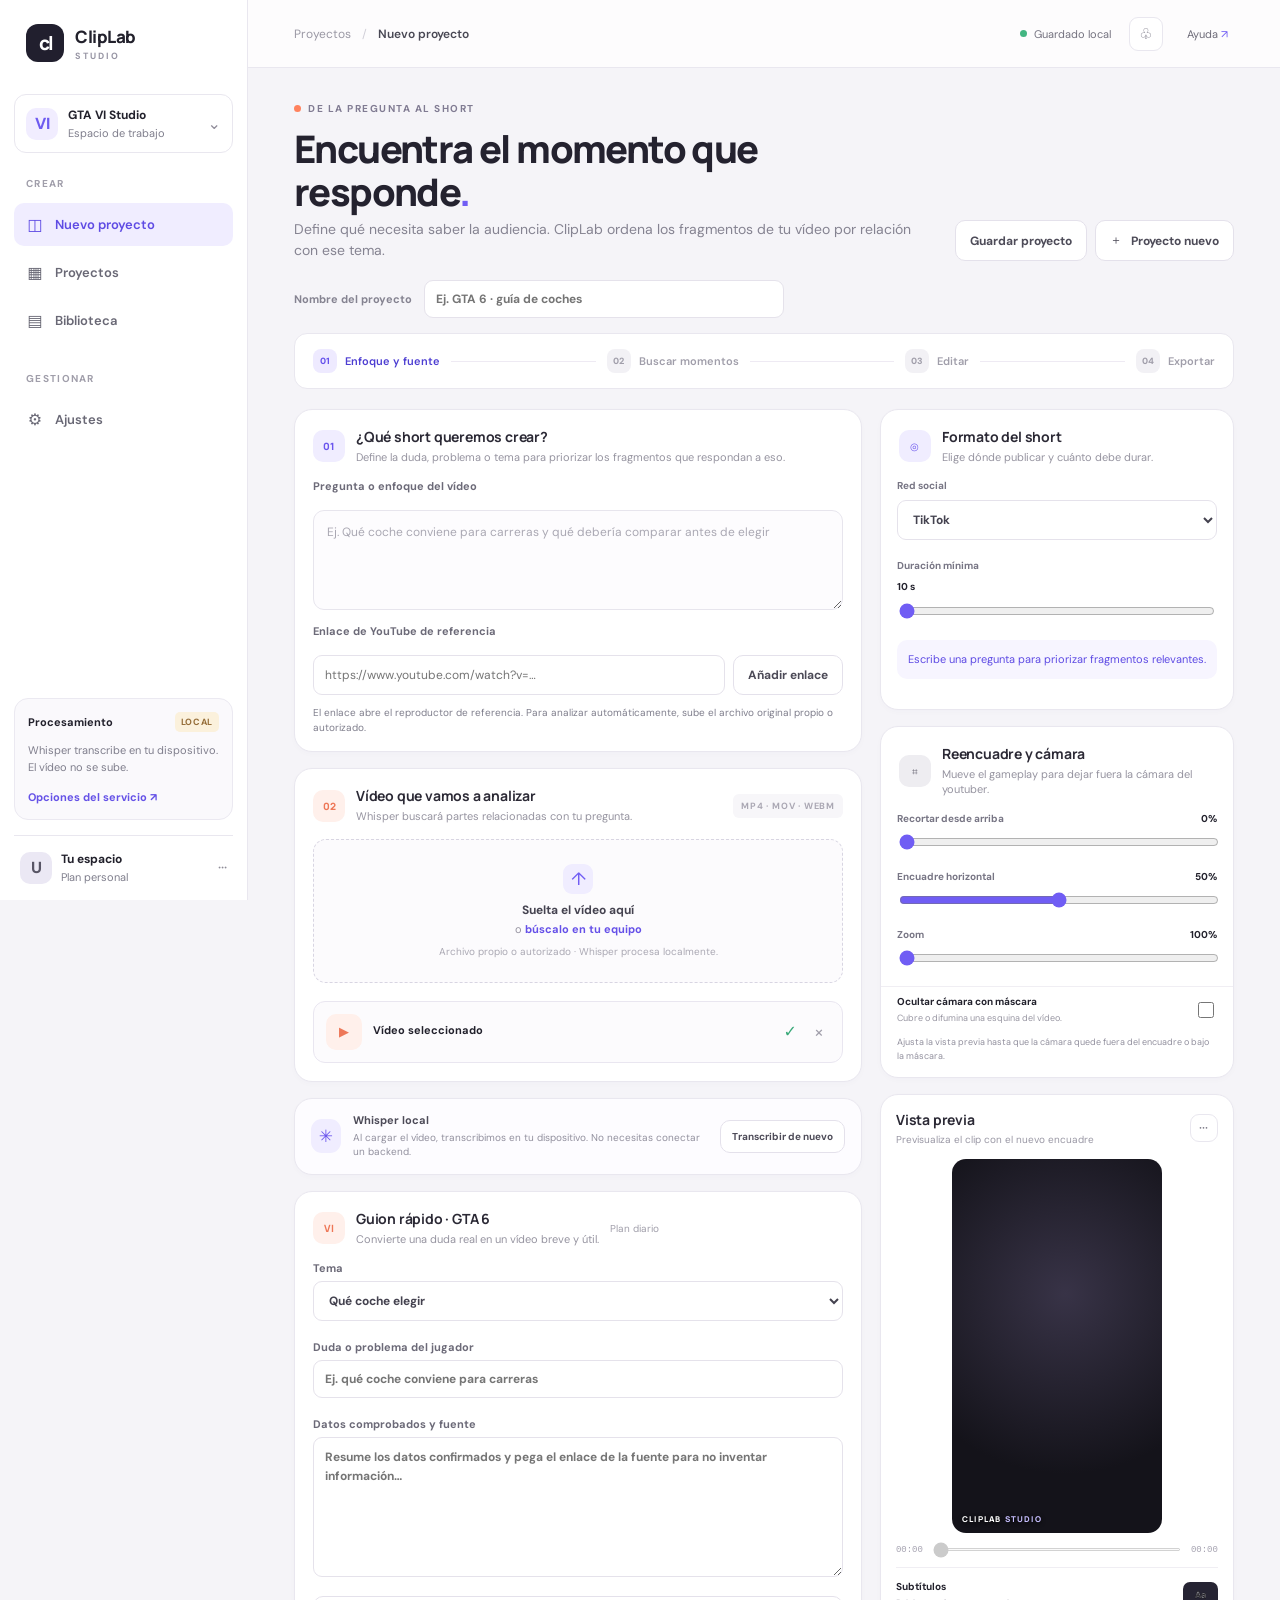
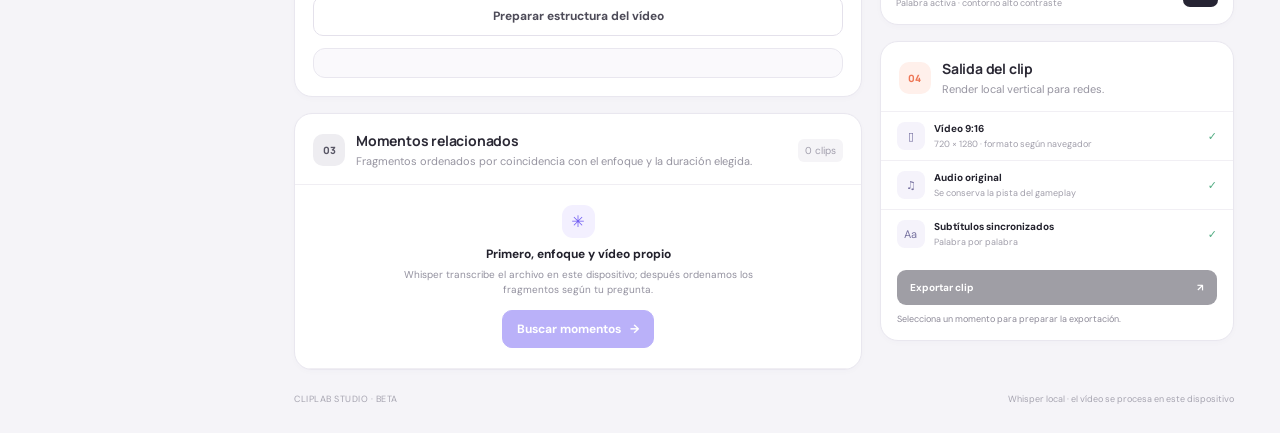
==== commit a3061b1c: "Make top crop visible in the preview" ====
--- a/studio-v2/index.html
+++ b/studio-v2/index.html
@@ -100,7 +100,7 @@
 
             <section class="card crop-card"><div class="card-heading slim"><div class="heading-icon dark">⌗</div><div><h2>Reencuadre y cámara</h2><p>Mueve el gameplay para dejar fuera la cámara del youtuber.</p></div></div><label class="field-label crop-setting" for="cropTop">Recortar desde arriba <output id="cropTopValue">0%</output><input id="cropTop" type="range" min="0" max="40" value="0"></label><label class="field-label crop-setting" for="cropX">Encuadre horizontal <output id="cropXValue">50%</output><input id="cropX" type="range" min="0" max="100" value="50"></label><label class="field-label crop-setting" for="cropZoom">Zoom <output id="cropZoomValue">100%</output><input id="cropZoom" type="range" min="100" max="180" value="100"></label><label class="toggle-row crop-toggle"><span><b>Ocultar cámara con máscara</b><small>Cubre o difumina una esquina del vídeo.</small></span><input type="checkbox" id="hideCam"></label><div id="maskSettings" class="mask-settings" hidden><label class="field-label crop-setting" for="maskPosition">Posición<select id="maskPosition" class="section-input"><option value="top-left">Arriba izquierda</option><option value="top-right">Arriba derecha</option><option value="bottom-left">Abajo izquierda</option><option value="bottom-right">Abajo derecha</option></select></label><label class="field-label crop-setting" for="maskStyle">Tratamiento<select id="maskStyle" class="section-input"><option value="blur">Difuminar</option><option value="cover">Cubrir</option></select></label><label class="field-label crop-setting" for="maskSize">Tamaño <output id="maskSizeValue">25%</output><input id="maskSize" type="range" min="12" max="45" value="25"></label></div><p class="crop-note">Ajusta la vista previa hasta que la cámara quede fuera del encuadre o bajo la máscara.</p></section>
 
-            <section class="card preview-card"><div class="preview-heading"><div><h2>Vista previa</h2><span>Previsualiza el clip con el nuevo encuadre</span></div><button class="more-button" aria-label="Más opciones">···</button></div><div class="preview-stage" id="previewStage"><div class="preview-placeholder"><span class="play-outline">▶</span><b>Tu clip aparecerá aquí</b><span>Cuando el análisis termine</span></div><video id="previewVideo" playsinline></video><div id="previewMask" class="preview-mask top-left" hidden></div><div id="captionPreview" class="caption-preview" hidden><span id="captionWord">Tu subtítulo</span></div><div class="preview-brand">CLIPLAB <span>STUDIO</span></div></div><div class="preview-controls"><span>00:00</span><input type="range" min="0" max="100" value="0" id="previewSeek" aria-label="Posición del clip" disabled><span>00:00</span></div><div class="preview-caption-style"><div><b>Subtítulos</b><span>Palabra activa · contorno alto contraste</span></div><span class="style-swatch">Aa</span></div></section>
+            <section class="card preview-card"><div class="preview-heading"><div><h2>Vista previa</h2><span>Previsualiza el clip con el nuevo encuadre</span></div><button class="more-button" aria-label="Más opciones">···</button></div><div class="preview-stage" id="previewStage"><div class="preview-placeholder"><span class="play-outline">▶</span><b>Tu clip aparecerá aquí</b><span>Cuando el análisis termine</span></div><video id="previewVideo" playsinline></video><canvas id="previewCanvas" width="720" height="1280" aria-hidden="true"></canvas><div id="previewMask" class="preview-mask top-left" hidden></div><div id="captionPreview" class="caption-preview" hidden><span id="captionWord">Tu subtítulo</span></div><div class="preview-brand">CLIPLAB <span>STUDIO</span></div></div><div class="preview-controls"><span>00:00</span><input type="range" min="0" max="100" value="0" id="previewSeek" aria-label="Posición del clip" disabled><span>00:00</span></div><div class="preview-caption-style"><div><b>Subtítulos</b><span>Palabra activa · contorno alto contraste</span></div><span class="style-swatch">Aa</span></div></section>
 
             <section class="card outputs-card"><div class="card-heading slim"><div class="heading-icon orange">04</div><div><h2>Salida del clip</h2><p>Render local vertical para redes.</p></div></div><div class="output-row"><span class="output-icon">▯</span><div><b>Vídeo 9:16</b><small>720 × 1280 · formato según navegador</small></div><span class="output-check">✓</span></div><div class="output-row"><span class="output-icon">♫</span><div><b>Audio original</b><small>Se conserva la pista del gameplay</small></div><span class="output-check">✓</span></div><div class="output-row"><span class="output-icon">Aa</span><div><b>Subtítulos sincronizados</b><small>Palabra por palabra</small></div><span class="output-check">✓</span></div><button class="export-button" id="exportClip" disabled>Exportar clip <span>↗</span></button><p id="exportStatus" class="export-status">Selecciona un momento para preparar la exportación.</p></section>
           </aside>
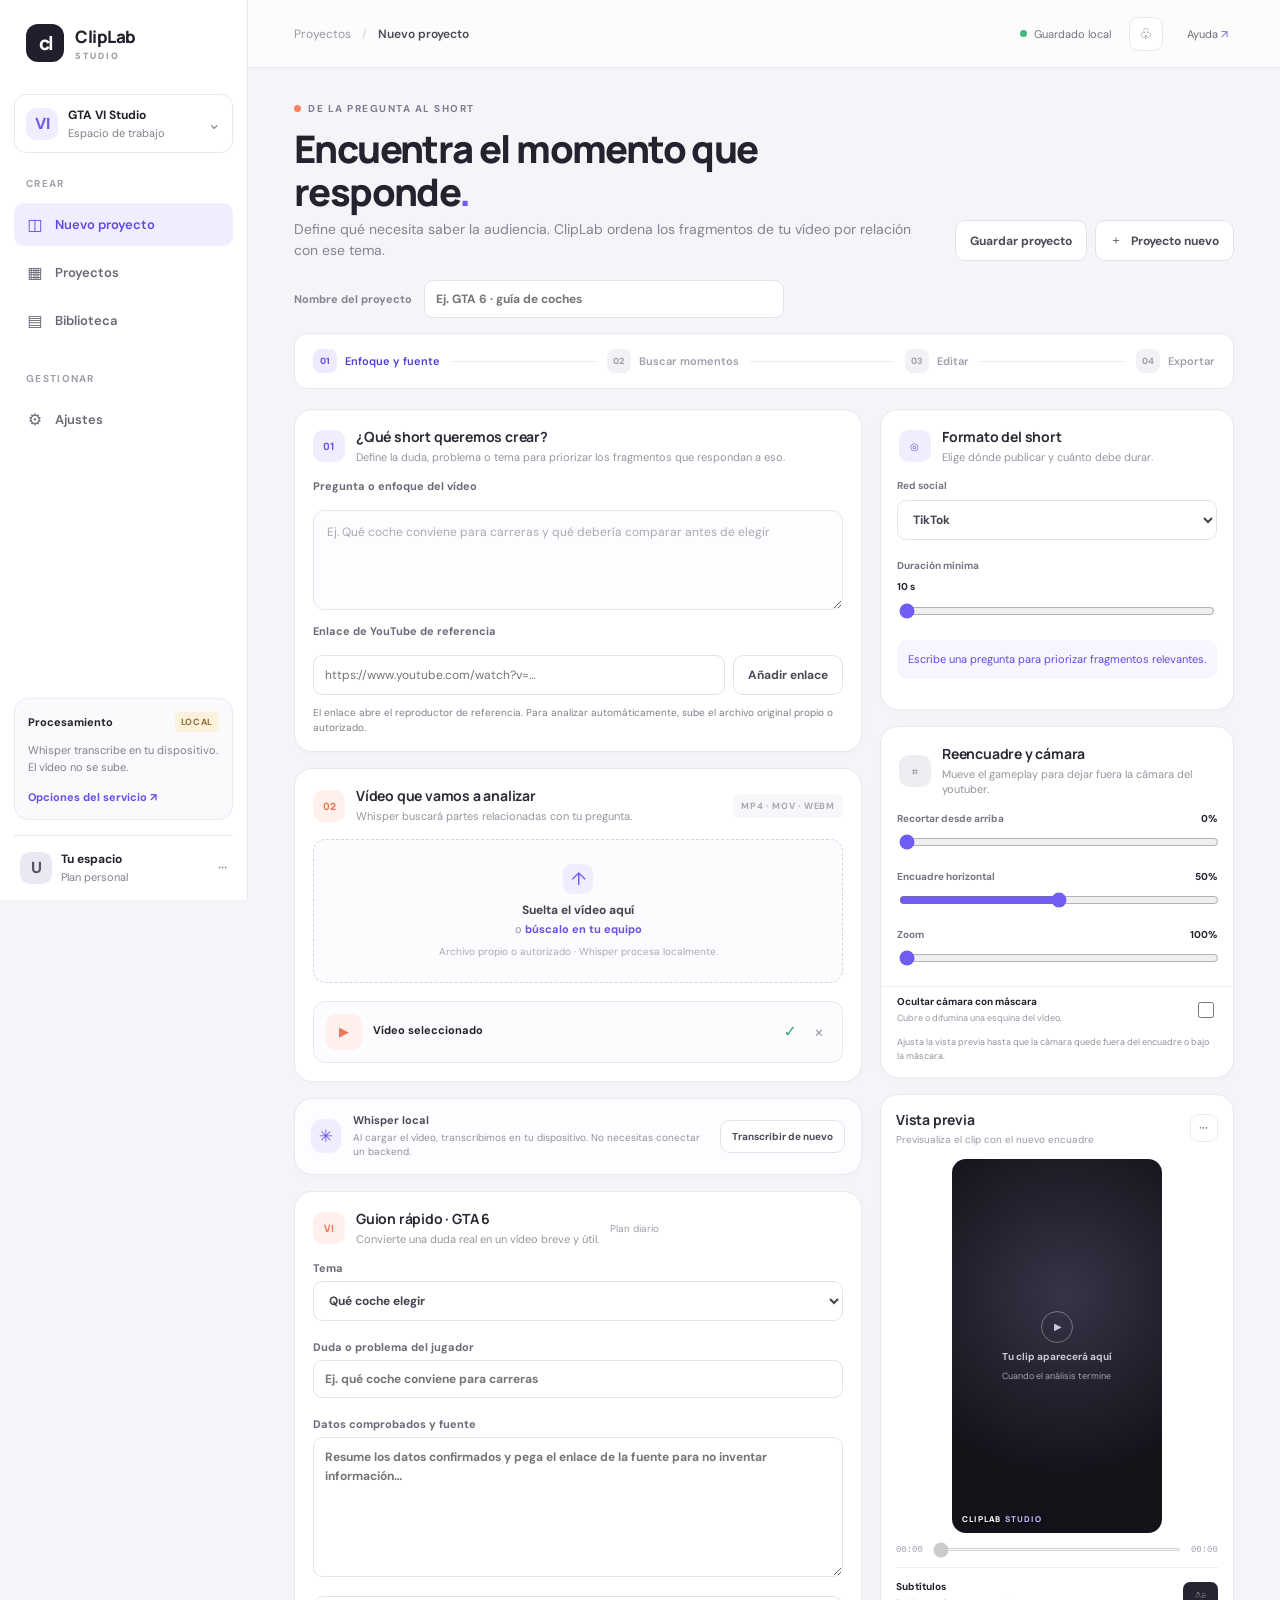
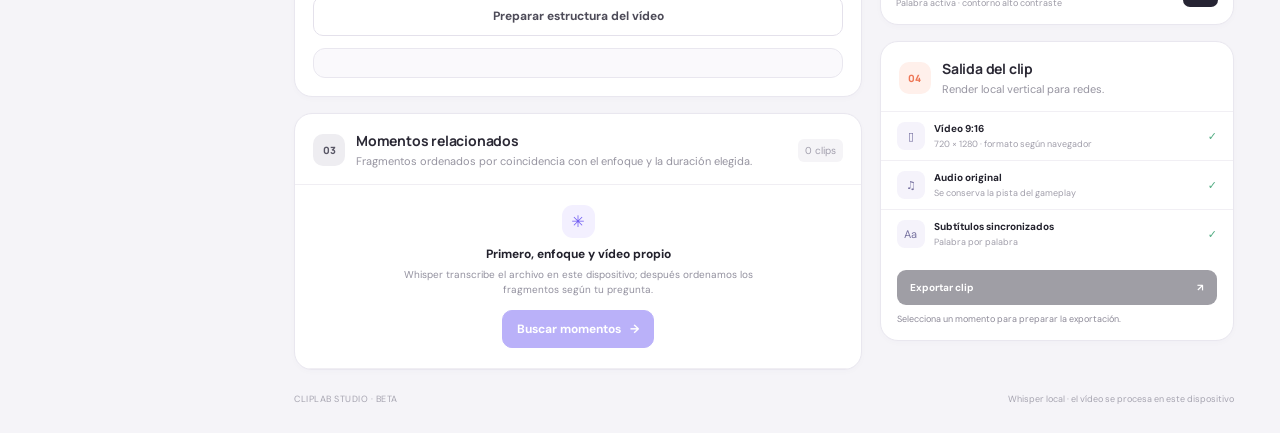
==== commit ca761d6f: "Set Small as default and refresh cached editor assets" ====
--- a/studio-v2/index.html
+++ b/studio-v2/index.html
@@ -114,7 +114,7 @@
 
   <dialog id="serviceDialog" class="service-dialog"><form method="dialog"><button class="dialog-close" aria-label="Cerrar">×</button><div class="overline"><span class="overline-dot"></span> OPCIONAL · PROCESAMIENTO EN LA NUBE</div><h2>Servicio remoto</h2><p>Whisper local y las propuestas de momentos funcionan sin backend. Esta opción remota se mantiene para futuras funciones; no pegues claves secretas aquí.</p><label class="field-label" for="apiUrl">URL del servicio</label><input id="apiUrl" type="url" placeholder="https://api.tu-dominio.com" autocomplete="url"><div class="dialog-status" id="serviceStatus"><span class="status-dot"></span> Sin conectar</div><div class="dialog-actions"><button class="secondary-button" value="cancel">Cancelar</button><button class="primary-button" type="button" id="testConnection">Probar conexión</button></div><small class="dialog-footnote">En el flujo actual, subir un vídeo y transcribirlo con Whisper no lo envía a la nube.</small></form></dialog>
   <div id="toast" class="toast" role="status" aria-live="polite"></div>
-  <script src="./app.js?v=source-focus-1" defer></script>
+  <script src="./app.js?v=transcription-quality-1" defer></script>
 </body>
 </html>
 
--- a/studio-v2/styles.css
+++ b/studio-v2/styles.css
@@ -10,4 +10,6 @@
 .idea-form{display:grid;gap:12px;padding:0 18px 18px}.idea-form .field-label{display:grid;gap:6px}.idea-output{display:grid;gap:10px;background:#faf9fc;border:1px solid var(--line);border-radius:12px;padding:14px}.idea-output b{font-size:11px}.idea-output p{margin:0;font-size:11px;line-height:1.55;color:var(--muted);white-space:pre-wrap}.idea-output .idea-title{font-size:13px;font-weight:800;color:var(--ink)}.idea-output pre{margin:0;white-space:pre-wrap;font:11px/1.65 'DM Sans',sans-serif;color:#555362}.idea-output .secondary-button{justify-self:start}
 .goal-card .brief-body{display:grid;gap:10px}.goal-card .brief-body textarea{min-height:88px}.source-url-label{margin-top:4px}.youtube-url-row{display:grid;grid-template-columns:minmax(0,1fr) auto;gap:8px}.youtube-url-row .section-input{min-width:0}.source-message{margin:0;color:var(--muted);font-size:10px;line-height:1.5}.source-embed-wrap{overflow:hidden;border-radius:12px;background:#17151e;aspect-ratio:16/9}.source-embed-wrap iframe{display:block;width:100%;height:100%;border:0}.output-setting{display:grid;gap:8px;padding:0 16px 12px;font-size:10px;color:#777584}.output-setting .section-input{width:100%}.output-setting input[type=range]{accent-color:var(--purple)}.output-setting span{font-size:10px;color:var(--ink);font-weight:700}.focus-summary{margin:0 16px 16px;padding:11px;border-radius:10px;background:#f7f5ff;color:#5e4be4;font-size:11px;line-height:1.5}
 .crop-card{padding-bottom:14px}.crop-setting{display:grid;grid-template-columns:1fr auto;gap:7px;padding:0 16px 11px;font-size:10px;color:#777584}.crop-setting output{font-size:10px;color:var(--ink);font-weight:700}.crop-setting input,.crop-setting select{grid-column:1/-1;width:100%}.crop-setting input[type=range]{accent-color:var(--purple)}.crop-toggle{padding:8px 16px 12px;border-top:1px solid #f0eef3}.mask-settings{padding-top:10px;border-top:1px solid #f0eef3}.crop-note{margin:0 16px;color:#92909e;font-size:9px;line-height:1.5}.preview-stage video{object-position:50% 50%;transform-origin:center center}.preview-mask{position:absolute;z-index:2;width:25%;aspect-ratio:16/9;border:1px solid #ffffff9c;border-radius:7px;background:#14131a66;backdrop-filter:blur(9px);pointer-events:none}.preview-mask.top-left{top:5%;left:5%}.preview-mask.top-right{top:5%;right:5%}.preview-mask.bottom-left{bottom:5%;left:5%}.preview-mask.bottom-right{bottom:5%;right:5%}.preview-mask.cover{background:#181720f2;backdrop-filter:none}.export-status{margin:8px 16px 0;color:#8d8a98;font-size:9px;line-height:1.45}.export-button:disabled{opacity:.45;cursor:not-allowed}
+
+.preview-stage video{position:absolute;inset:0;opacity:0;pointer-events:none}.preview-stage #previewCanvas{position:absolute;inset:0;width:100%;height:100%;display:none;z-index:1}.preview-stage.has-video #previewCanvas{display:block}
 
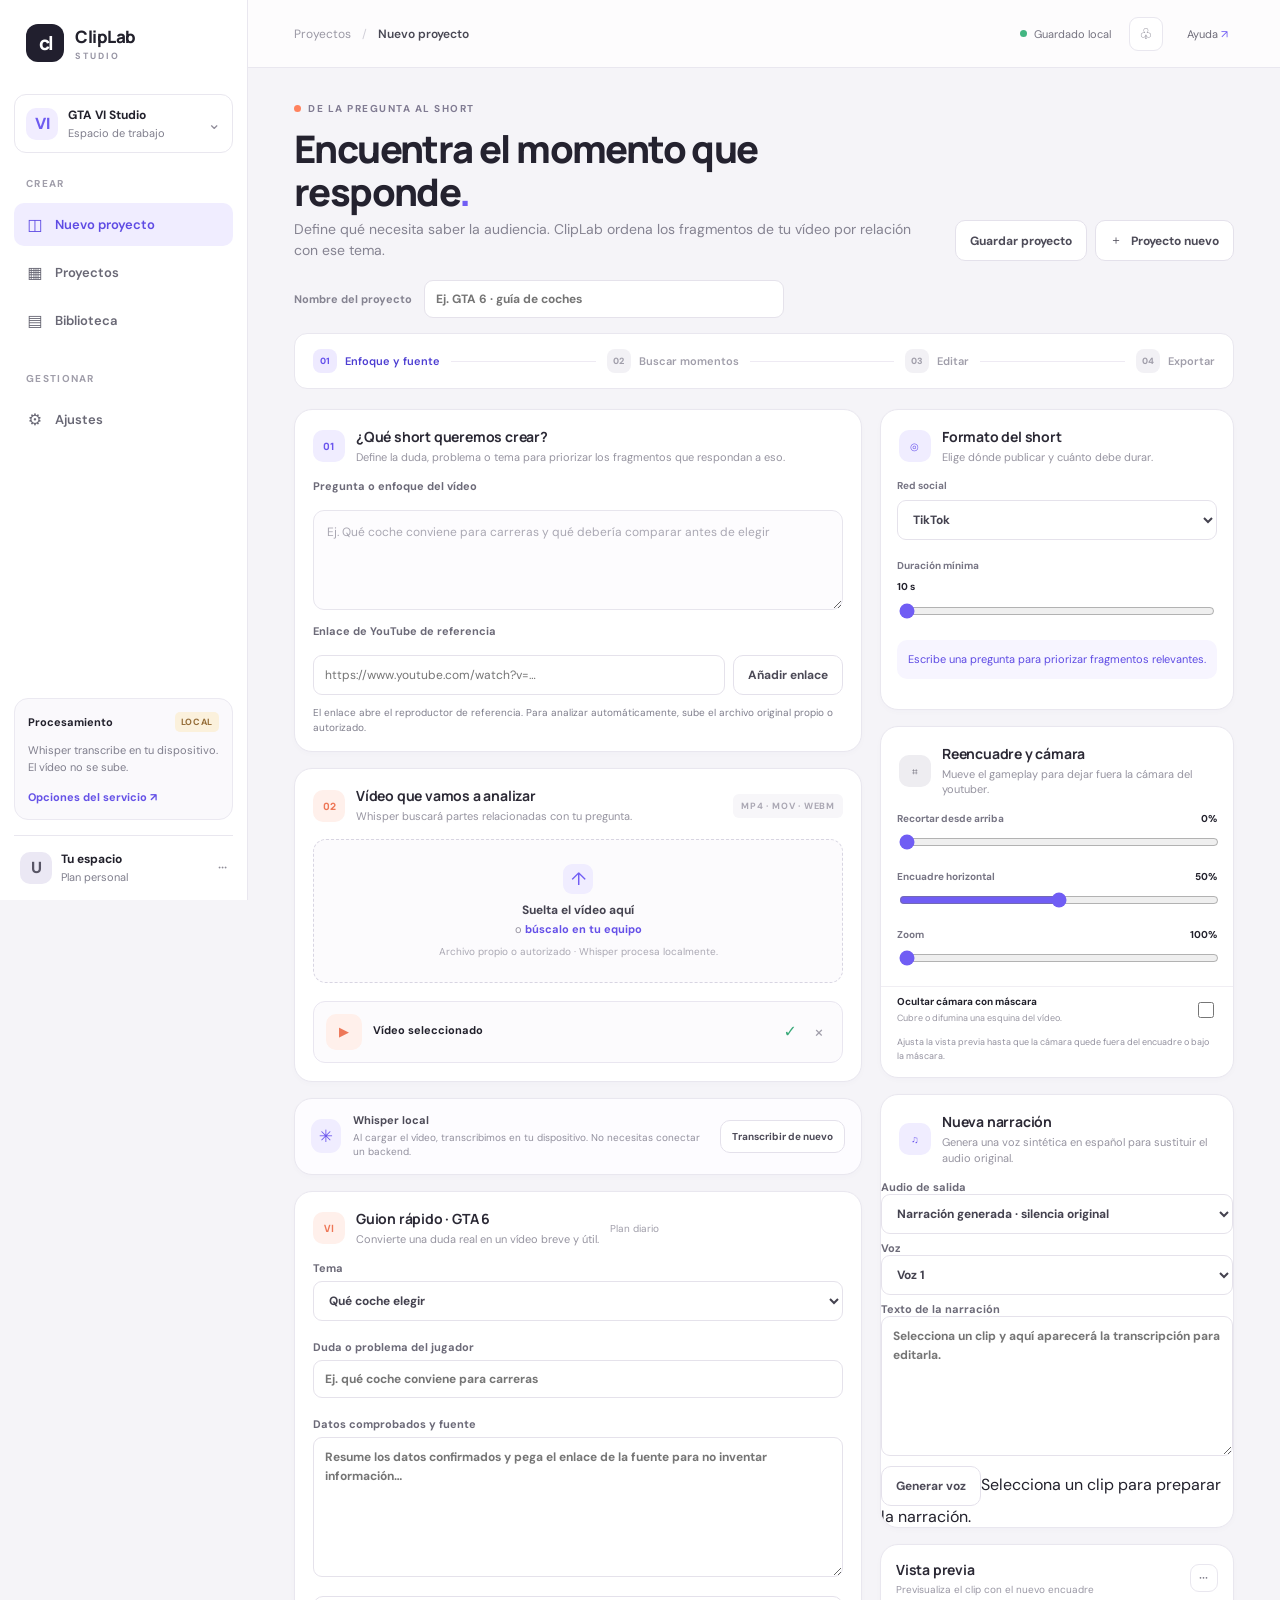
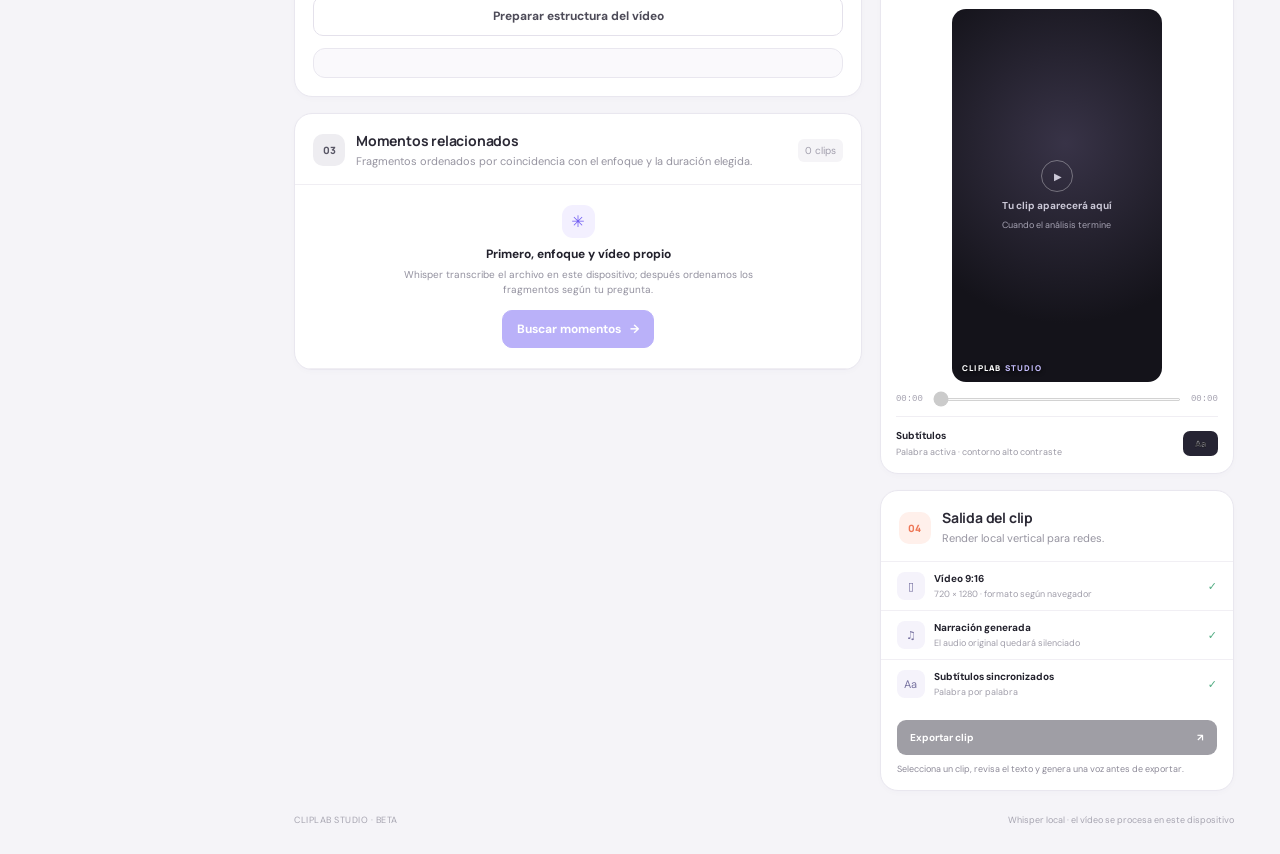
==== commit b82fc6de: "Add local AI voiceover audio for selected clips" ====
--- a/studio-v2/index.html
+++ b/studio-v2/index.html
@@ -100,9 +100,9 @@
 
             <section class="card crop-card"><div class="card-heading slim"><div class="heading-icon dark">⌗</div><div><h2>Reencuadre y cámara</h2><p>Mueve el gameplay para dejar fuera la cámara del youtuber.</p></div></div><label class="field-label crop-setting" for="cropTop">Recortar desde arriba <output id="cropTopValue">0%</output><input id="cropTop" type="range" min="0" max="40" value="0"></label><label class="field-label crop-setting" for="cropX">Encuadre horizontal <output id="cropXValue">50%</output><input id="cropX" type="range" min="0" max="100" value="50"></label><label class="field-label crop-setting" for="cropZoom">Zoom <output id="cropZoomValue">100%</output><input id="cropZoom" type="range" min="100" max="180" value="100"></label><label class="toggle-row crop-toggle"><span><b>Ocultar cámara con máscara</b><small>Cubre o difumina una esquina del vídeo.</small></span><input type="checkbox" id="hideCam"></label><div id="maskSettings" class="mask-settings" hidden><label class="field-label crop-setting" for="maskPosition">Posición<select id="maskPosition" class="section-input"><option value="top-left">Arriba izquierda</option><option value="top-right">Arriba derecha</option><option value="bottom-left">Abajo izquierda</option><option value="bottom-right">Abajo derecha</option></select></label><label class="field-label crop-setting" for="maskStyle">Tratamiento<select id="maskStyle" class="section-input"><option value="blur">Difuminar</option><option value="cover">Cubrir</option></select></label><label class="field-label crop-setting" for="maskSize">Tamaño <output id="maskSizeValue">25%</output><input id="maskSize" type="range" min="12" max="45" value="25"></label></div><p class="crop-note">Ajusta la vista previa hasta que la cámara quede fuera del encuadre o bajo la máscara.</p></section>
 
-            <section class="card preview-card"><div class="preview-heading"><div><h2>Vista previa</h2><span>Previsualiza el clip con el nuevo encuadre</span></div><button class="more-button" aria-label="Más opciones">···</button></div><div class="preview-stage" id="previewStage"><div class="preview-placeholder"><span class="play-outline">▶</span><b>Tu clip aparecerá aquí</b><span>Cuando el análisis termine</span></div><video id="previewVideo" playsinline></video><canvas id="previewCanvas" width="720" height="1280" aria-hidden="true"></canvas><div id="previewMask" class="preview-mask top-left" hidden></div><div id="captionPreview" class="caption-preview" hidden><span id="captionWord">Tu subtítulo</span></div><div class="preview-brand">CLIPLAB <span>STUDIO</span></div></div><div class="preview-controls"><span>00:00</span><input type="range" min="0" max="100" value="0" id="previewSeek" aria-label="Posición del clip" disabled><span>00:00</span></div><div class="preview-caption-style"><div><b>Subtítulos</b><span>Palabra activa · contorno alto contraste</span></div><span class="style-swatch">Aa</span></div></section>
+            <section class="card voice-card"><div class="card-heading slim"><div class="heading-icon violet">♫</div><div><h2>Nueva narración</h2><p>Genera una voz sintética en español para sustituir el audio original.</p></div></div><div class="voice-settings"><label class="field-label" for="audioMode">Audio de salida<select id="audioMode" class="section-input"><option value="voice">Narración generada · silencia original</option><option value="original">Audio original</option></select></label><label class="field-label" for="voiceChoice">Voz<select id="voiceChoice" class="section-input"><option value="F1">Voz 1</option><option value="F2">Voz 2</option><option value="M1">Voz 3</option><option value="M2">Voz 4</option></select></label><label class="field-label" for="voiceText">Texto de la narración<textarea id="voiceText" class="section-textarea" rows="4" placeholder="Selecciona un clip y aquí aparecerá la transcripción para editarla."></textarea></label><div class="voice-actions"><button class="secondary-button" id="generateVoice" disabled>Generar voz</button><span id="voiceStatus">Selecciona un clip para preparar la narración.</span></div><audio id="voicePreview" controls hidden></audio></div></section><section class="card preview-card"><div class="preview-heading"><div><h2>Vista previa</h2><span>Previsualiza el clip con el nuevo encuadre</span></div><button class="more-button" aria-label="Más opciones">···</button></div><div class="preview-stage" id="previewStage"><div class="preview-placeholder"><span class="play-outline">▶</span><b>Tu clip aparecerá aquí</b><span>Cuando el análisis termine</span></div><video id="previewVideo" playsinline></video><canvas id="previewCanvas" width="720" height="1280" aria-hidden="true"></canvas><div id="previewMask" class="preview-mask top-left" hidden></div><div id="captionPreview" class="caption-preview" hidden><span id="captionWord">Tu subtítulo</span></div><div class="preview-brand">CLIPLAB <span>STUDIO</span></div></div><div class="preview-controls"><span>00:00</span><input type="range" min="0" max="100" value="0" id="previewSeek" aria-label="Posición del clip" disabled><span>00:00</span></div><div class="preview-caption-style"><div><b>Subtítulos</b><span>Palabra activa · contorno alto contraste</span></div><span class="style-swatch">Aa</span></div></section>
 
-            <section class="card outputs-card"><div class="card-heading slim"><div class="heading-icon orange">04</div><div><h2>Salida del clip</h2><p>Render local vertical para redes.</p></div></div><div class="output-row"><span class="output-icon">▯</span><div><b>Vídeo 9:16</b><small>720 × 1280 · formato según navegador</small></div><span class="output-check">✓</span></div><div class="output-row"><span class="output-icon">♫</span><div><b>Audio original</b><small>Se conserva la pista del gameplay</small></div><span class="output-check">✓</span></div><div class="output-row"><span class="output-icon">Aa</span><div><b>Subtítulos sincronizados</b><small>Palabra por palabra</small></div><span class="output-check">✓</span></div><button class="export-button" id="exportClip" disabled>Exportar clip <span>↗</span></button><p id="exportStatus" class="export-status">Selecciona un momento para preparar la exportación.</p></section>
+            <section class="card outputs-card"><div class="card-heading slim"><div class="heading-icon orange">04</div><div><h2>Salida del clip</h2><p>Render local vertical para redes.</p></div></div><div class="output-row"><span class="output-icon">▯</span><div><b>Vídeo 9:16</b><small>720 × 1280 · formato según navegador</small></div><span class="output-check">✓</span></div><div class="output-row"><span class="output-icon">♫</span><div><b id="audioOutputName">Narración generada</b><small id="audioOutputDetail">El audio original quedará silenciado</small></div><span class="output-check">✓</span></div><div class="output-row"><span class="output-icon">Aa</span><div><b>Subtítulos sincronizados</b><small>Palabra por palabra</small></div><span class="output-check">✓</span></div><button class="export-button" id="exportClip" disabled>Exportar clip <span>↗</span></button><p id="exportStatus" class="export-status">Selecciona un momento para preparar la exportación.</p></section>
           </aside>
         </div>
         </div>
@@ -114,7 +114,7 @@
 
   <dialog id="serviceDialog" class="service-dialog"><form method="dialog"><button class="dialog-close" aria-label="Cerrar">×</button><div class="overline"><span class="overline-dot"></span> OPCIONAL · PROCESAMIENTO EN LA NUBE</div><h2>Servicio remoto</h2><p>Whisper local y las propuestas de momentos funcionan sin backend. Esta opción remota se mantiene para futuras funciones; no pegues claves secretas aquí.</p><label class="field-label" for="apiUrl">URL del servicio</label><input id="apiUrl" type="url" placeholder="https://api.tu-dominio.com" autocomplete="url"><div class="dialog-status" id="serviceStatus"><span class="status-dot"></span> Sin conectar</div><div class="dialog-actions"><button class="secondary-button" value="cancel">Cancelar</button><button class="primary-button" type="button" id="testConnection">Probar conexión</button></div><small class="dialog-footnote">En el flujo actual, subir un vídeo y transcribirlo con Whisper no lo envía a la nube.</small></form></dialog>
   <div id="toast" class="toast" role="status" aria-live="polite"></div>
-  <script src="./app.js?v=transcription-quality-1" defer></script>
+  <script src="./app.js?v=voiceover-2" defer></script>
 </body>
 </html>
 
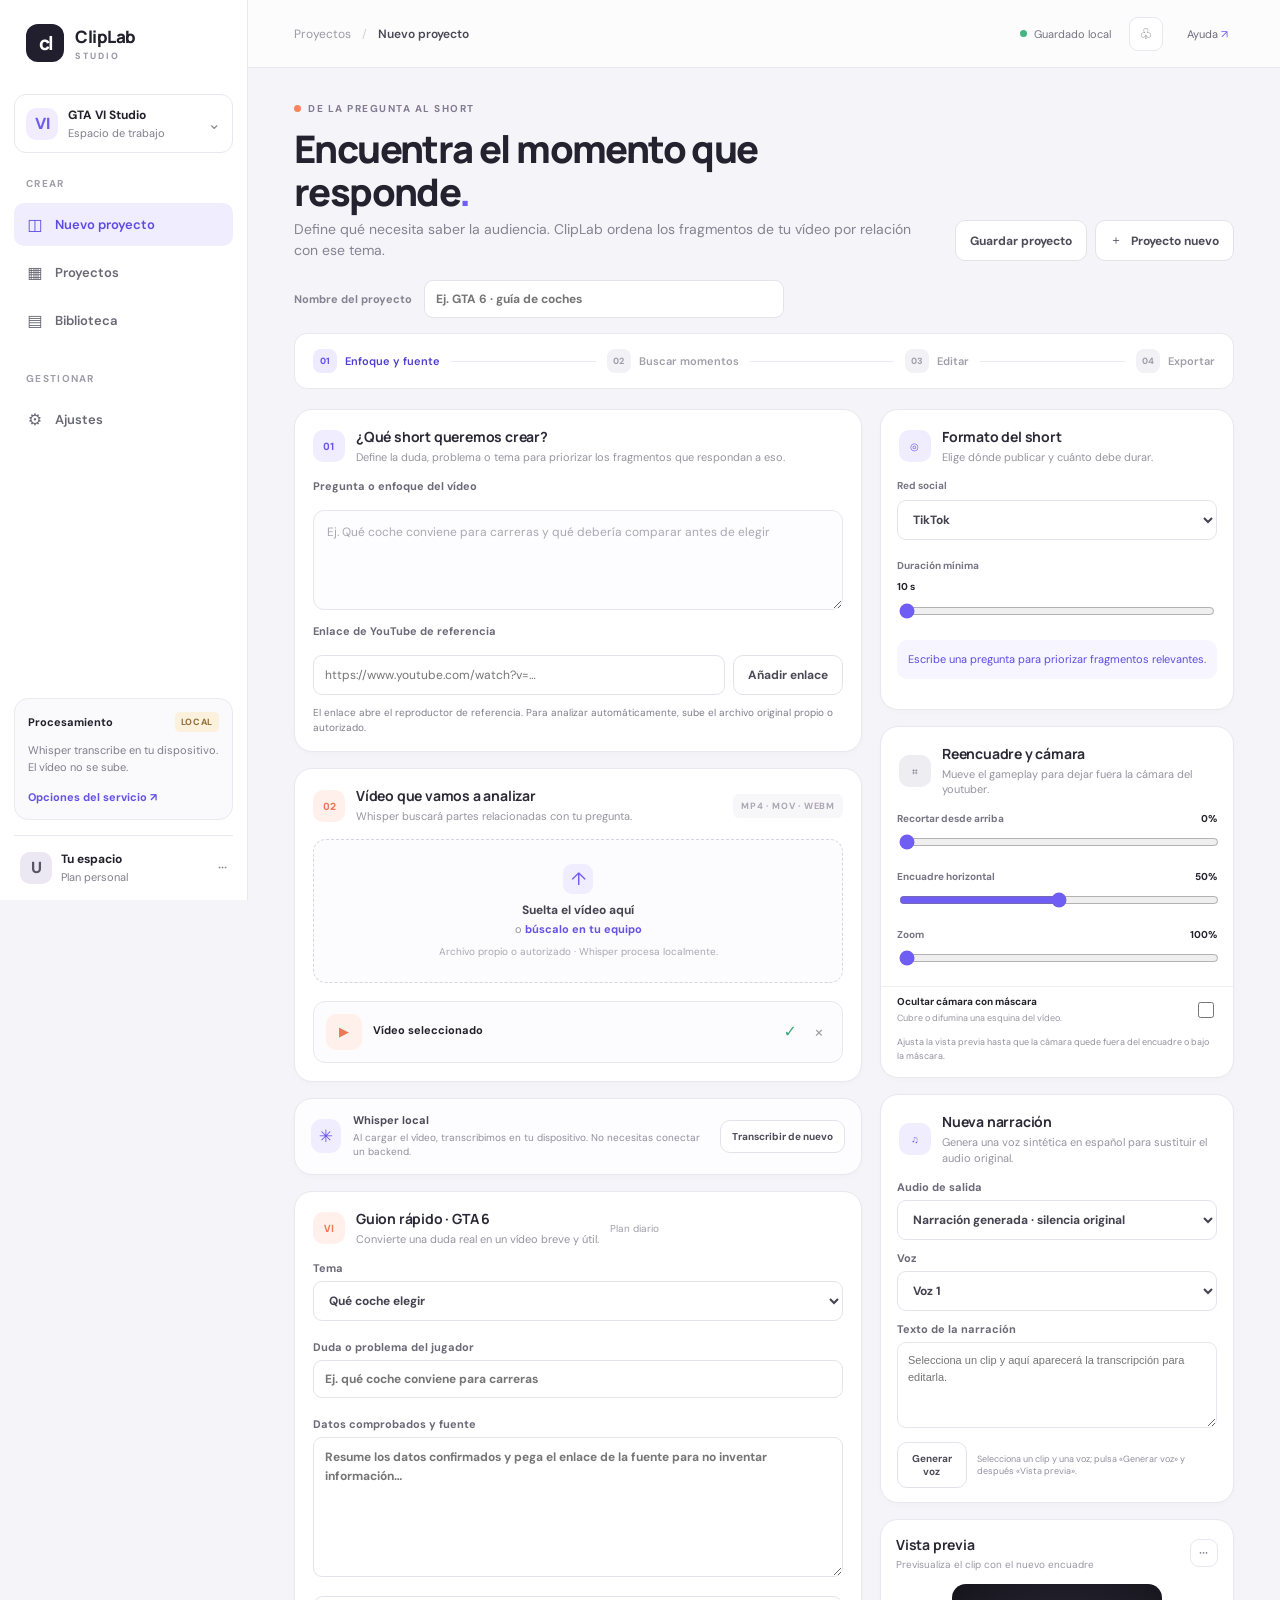
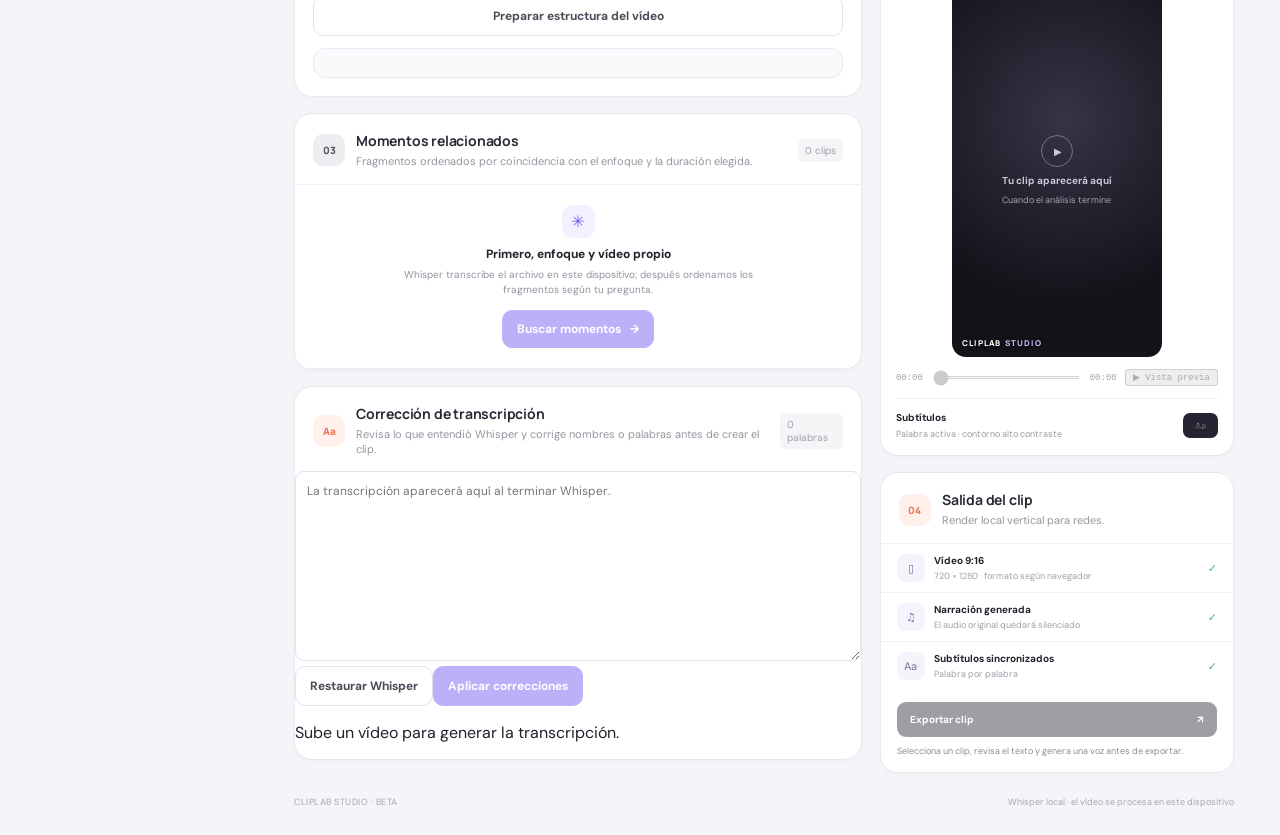
==== commit 84e6c08c: "Add transcript correction and synchronized voice preview" ====
--- a/studio-v2/index.html
+++ b/studio-v2/index.html
@@ -91,8 +91,8 @@
             <section class="card moments-card">
               <div class="card-heading"><div class="heading-icon dark">03</div><div><h2>Momentos relacionados</h2><p>Fragmentos ordenados por coincidencia con el enfoque y la duración elegida.</p></div><span class="suggestion-count" id="suggestion-count">0 clips</span></div>
               <div class="empty-moments" id="emptyMoments"><div class="sparkle">✳</div><b>Primero, enfoque y vídeo propio</b><span>Whisper transcribe el archivo en este dispositivo; después ordenamos los fragmentos según tu pregunta.</span><button id="analyzeButton" class="primary-button" disabled>Buscar momentos <span>→</span></button></div>
-              <div class="candidate-list" id="candidateList" hidden></div>
-            </section>
+              <div class="candidate-list" id="candidateList" hidden></div></section>
+            <section class="card transcript-card"><div class="card-heading"><div class="heading-icon orange">Aa</div><div><h2>Corrección de transcripción</h2><p>Revisa lo que entendió Whisper y corrige nombres o palabras antes de crear el clip.</p></div><span class="suggestion-count" id="transcriptWordCount">0 palabras</span></div><div class="transcript-editor"><textarea id="transcriptEditor" class="section-textarea" rows="9" placeholder="La transcripción aparecerá aquí al terminar Whisper." disabled></textarea><div class="transcript-actions"><button class="secondary-button" id="restoreTranscript" disabled>Restaurar Whisper</button><button class="primary-button" id="applyTranscriptCorrections" disabled>Aplicar correcciones</button></div><p id="transcriptStatus">Sube un vídeo para generar la transcripción.</p></div></section>
           </div>
 
           <aside class="right-column">
@@ -100,7 +100,7 @@
 
             <section class="card crop-card"><div class="card-heading slim"><div class="heading-icon dark">⌗</div><div><h2>Reencuadre y cámara</h2><p>Mueve el gameplay para dejar fuera la cámara del youtuber.</p></div></div><label class="field-label crop-setting" for="cropTop">Recortar desde arriba <output id="cropTopValue">0%</output><input id="cropTop" type="range" min="0" max="40" value="0"></label><label class="field-label crop-setting" for="cropX">Encuadre horizontal <output id="cropXValue">50%</output><input id="cropX" type="range" min="0" max="100" value="50"></label><label class="field-label crop-setting" for="cropZoom">Zoom <output id="cropZoomValue">100%</output><input id="cropZoom" type="range" min="100" max="180" value="100"></label><label class="toggle-row crop-toggle"><span><b>Ocultar cámara con máscara</b><small>Cubre o difumina una esquina del vídeo.</small></span><input type="checkbox" id="hideCam"></label><div id="maskSettings" class="mask-settings" hidden><label class="field-label crop-setting" for="maskPosition">Posición<select id="maskPosition" class="section-input"><option value="top-left">Arriba izquierda</option><option value="top-right">Arriba derecha</option><option value="bottom-left">Abajo izquierda</option><option value="bottom-right">Abajo derecha</option></select></label><label class="field-label crop-setting" for="maskStyle">Tratamiento<select id="maskStyle" class="section-input"><option value="blur">Difuminar</option><option value="cover">Cubrir</option></select></label><label class="field-label crop-setting" for="maskSize">Tamaño <output id="maskSizeValue">25%</output><input id="maskSize" type="range" min="12" max="45" value="25"></label></div><p class="crop-note">Ajusta la vista previa hasta que la cámara quede fuera del encuadre o bajo la máscara.</p></section>
 
-            <section class="card voice-card"><div class="card-heading slim"><div class="heading-icon violet">♫</div><div><h2>Nueva narración</h2><p>Genera una voz sintética en español para sustituir el audio original.</p></div></div><div class="voice-settings"><label class="field-label" for="audioMode">Audio de salida<select id="audioMode" class="section-input"><option value="voice">Narración generada · silencia original</option><option value="original">Audio original</option></select></label><label class="field-label" for="voiceChoice">Voz<select id="voiceChoice" class="section-input"><option value="F1">Voz 1</option><option value="F2">Voz 2</option><option value="M1">Voz 3</option><option value="M2">Voz 4</option></select></label><label class="field-label" for="voiceText">Texto de la narración<textarea id="voiceText" class="section-textarea" rows="4" placeholder="Selecciona un clip y aquí aparecerá la transcripción para editarla."></textarea></label><div class="voice-actions"><button class="secondary-button" id="generateVoice" disabled>Generar voz</button><span id="voiceStatus">Selecciona un clip para preparar la narración.</span></div><audio id="voicePreview" controls hidden></audio></div></section><section class="card preview-card"><div class="preview-heading"><div><h2>Vista previa</h2><span>Previsualiza el clip con el nuevo encuadre</span></div><button class="more-button" aria-label="Más opciones">···</button></div><div class="preview-stage" id="previewStage"><div class="preview-placeholder"><span class="play-outline">▶</span><b>Tu clip aparecerá aquí</b><span>Cuando el análisis termine</span></div><video id="previewVideo" playsinline></video><canvas id="previewCanvas" width="720" height="1280" aria-hidden="true"></canvas><div id="previewMask" class="preview-mask top-left" hidden></div><div id="captionPreview" class="caption-preview" hidden><span id="captionWord">Tu subtítulo</span></div><div class="preview-brand">CLIPLAB <span>STUDIO</span></div></div><div class="preview-controls"><span>00:00</span><input type="range" min="0" max="100" value="0" id="previewSeek" aria-label="Posición del clip" disabled><span>00:00</span></div><div class="preview-caption-style"><div><b>Subtítulos</b><span>Palabra activa · contorno alto contraste</span></div><span class="style-swatch">Aa</span></div></section>
+            <section class="card voice-card"><div class="card-heading slim"><div class="heading-icon violet">♫</div><div><h2>Nueva narración</h2><p>Genera una voz sintética en español para sustituir el audio original.</p></div></div><div class="voice-settings"><label class="field-label" for="audioMode">Audio de salida<select id="audioMode" class="section-input"><option value="voice">Narración generada · silencia original</option><option value="original">Audio original</option></select></label><label class="field-label" for="voiceChoice">Voz<select id="voiceChoice" class="section-input"><option value="F1">Voz 1</option><option value="F2">Voz 2</option><option value="M1">Voz 3</option><option value="M2">Voz 4</option></select></label><label class="field-label" for="voiceText">Texto de la narración<textarea id="voiceText" class="section-textarea" rows="4" placeholder="Selecciona un clip y aquí aparecerá la transcripción para editarla."></textarea></label><div class="voice-actions"><button class="secondary-button" id="generateVoice" disabled>Generar voz</button><span id="voiceStatus">Selecciona un clip y una voz; pulsa «Generar voz» y después «Vista previa».</span></div><audio id="voicePreview" controls hidden></audio></div></section><section class="card preview-card"><div class="preview-heading"><div><h2>Vista previa</h2><span>Previsualiza el clip con el nuevo encuadre</span></div><button class="more-button" aria-label="Más opciones">···</button></div><div class="preview-stage" id="previewStage"><div class="preview-placeholder"><span class="play-outline">▶</span><b>Tu clip aparecerá aquí</b><span>Cuando el análisis termine</span></div><video id="previewVideo" playsinline></video><canvas id="previewCanvas" width="720" height="1280" aria-hidden="true"></canvas><div id="previewMask" class="preview-mask top-left" hidden></div><div id="captionPreview" class="caption-preview" hidden><span id="captionWord">Tu subtítulo</span></div><div class="preview-brand">CLIPLAB <span>STUDIO</span></div></div><div class="preview-controls"><span id="previewTimeStart">00:00</span><input type="range" min="0" max="100" value="0" id="previewSeek" aria-label="Posición del clip" disabled><span id="previewTimeEnd">00:00</span><button class="preview-play" id="previewPlay" disabled>▶ Vista previa</button></div><div class="preview-caption-style"><div><b>Subtítulos</b><span>Palabra activa · contorno alto contraste</span></div><span class="style-swatch">Aa</span></div></section>
 
             <section class="card outputs-card"><div class="card-heading slim"><div class="heading-icon orange">04</div><div><h2>Salida del clip</h2><p>Render local vertical para redes.</p></div></div><div class="output-row"><span class="output-icon">▯</span><div><b>Vídeo 9:16</b><small>720 × 1280 · formato según navegador</small></div><span class="output-check">✓</span></div><div class="output-row"><span class="output-icon">♫</span><div><b id="audioOutputName">Narración generada</b><small id="audioOutputDetail">El audio original quedará silenciado</small></div><span class="output-check">✓</span></div><div class="output-row"><span class="output-icon">Aa</span><div><b>Subtítulos sincronizados</b><small>Palabra por palabra</small></div><span class="output-check">✓</span></div><button class="export-button" id="exportClip" disabled>Exportar clip <span>↗</span></button><p id="exportStatus" class="export-status">Selecciona un momento para preparar la exportación.</p></section>
           </aside>
@@ -114,7 +114,7 @@
 
   <dialog id="serviceDialog" class="service-dialog"><form method="dialog"><button class="dialog-close" aria-label="Cerrar">×</button><div class="overline"><span class="overline-dot"></span> OPCIONAL · PROCESAMIENTO EN LA NUBE</div><h2>Servicio remoto</h2><p>Whisper local y las propuestas de momentos funcionan sin backend. Esta opción remota se mantiene para futuras funciones; no pegues claves secretas aquí.</p><label class="field-label" for="apiUrl">URL del servicio</label><input id="apiUrl" type="url" placeholder="https://api.tu-dominio.com" autocomplete="url"><div class="dialog-status" id="serviceStatus"><span class="status-dot"></span> Sin conectar</div><div class="dialog-actions"><button class="secondary-button" value="cancel">Cancelar</button><button class="primary-button" type="button" id="testConnection">Probar conexión</button></div><small class="dialog-footnote">En el flujo actual, subir un vídeo y transcribirlo con Whisper no lo envía a la nube.</small></form></dialog>
   <div id="toast" class="toast" role="status" aria-live="polite"></div>
-  <script src="./app.js?v=voiceover-2" defer></script>
+  <script src="./app.js?v=transcript-preview-1" defer></script>
 </body>
 </html>
 
--- a/studio-v2/styles.css
+++ b/studio-v2/styles.css
@@ -12,4 +12,6 @@
 .crop-card{padding-bottom:14px}.crop-setting{display:grid;grid-template-columns:1fr auto;gap:7px;padding:0 16px 11px;font-size:10px;color:#777584}.crop-setting output{font-size:10px;color:var(--ink);font-weight:700}.crop-setting input,.crop-setting select{grid-column:1/-1;width:100%}.crop-setting input[type=range]{accent-color:var(--purple)}.crop-toggle{padding:8px 16px 12px;border-top:1px solid #f0eef3}.mask-settings{padding-top:10px;border-top:1px solid #f0eef3}.crop-note{margin:0 16px;color:#92909e;font-size:9px;line-height:1.5}.preview-stage video{object-position:50% 50%;transform-origin:center center}.preview-mask{position:absolute;z-index:2;width:25%;aspect-ratio:16/9;border:1px solid #ffffff9c;border-radius:7px;background:#14131a66;backdrop-filter:blur(9px);pointer-events:none}.preview-mask.top-left{top:5%;left:5%}.preview-mask.top-right{top:5%;right:5%}.preview-mask.bottom-left{bottom:5%;left:5%}.preview-mask.bottom-right{bottom:5%;right:5%}.preview-mask.cover{background:#181720f2;backdrop-filter:none}.export-status{margin:8px 16px 0;color:#8d8a98;font-size:9px;line-height:1.45}.export-button:disabled{opacity:.45;cursor:not-allowed}
 
 .preview-stage video{position:absolute;inset:0;opacity:0;pointer-events:none}.preview-stage #previewCanvas{position:absolute;inset:0;width:100%;height:100%;display:none;z-index:1}.preview-stage.has-video #previewCanvas{display:block}
+
+.voice-card{padding-bottom:14px}.voice-settings{padding:0 16px;display:grid;gap:11px}.voice-settings .field-label{margin:0}.voice-settings .section-input{margin-top:6px}.voice-settings .section-textarea{width:100%;margin-top:6px;min-height:82px;resize:vertical;border:1px solid #e7e5ed;border-radius:9px;padding:9px 10px;font:11px/1.5 Inter,Arial,sans-serif;color:#45434f}.voice-actions{display:flex;align-items:center;gap:10px}.voice-actions button{font-size:10px;padding:9px 11px}.voice-actions span{font-size:9px;line-height:1.4;color:#92909e}.voice-settings audio{width:100%;height:34px}.voice-card .card-heading p{max-width:270px}
 
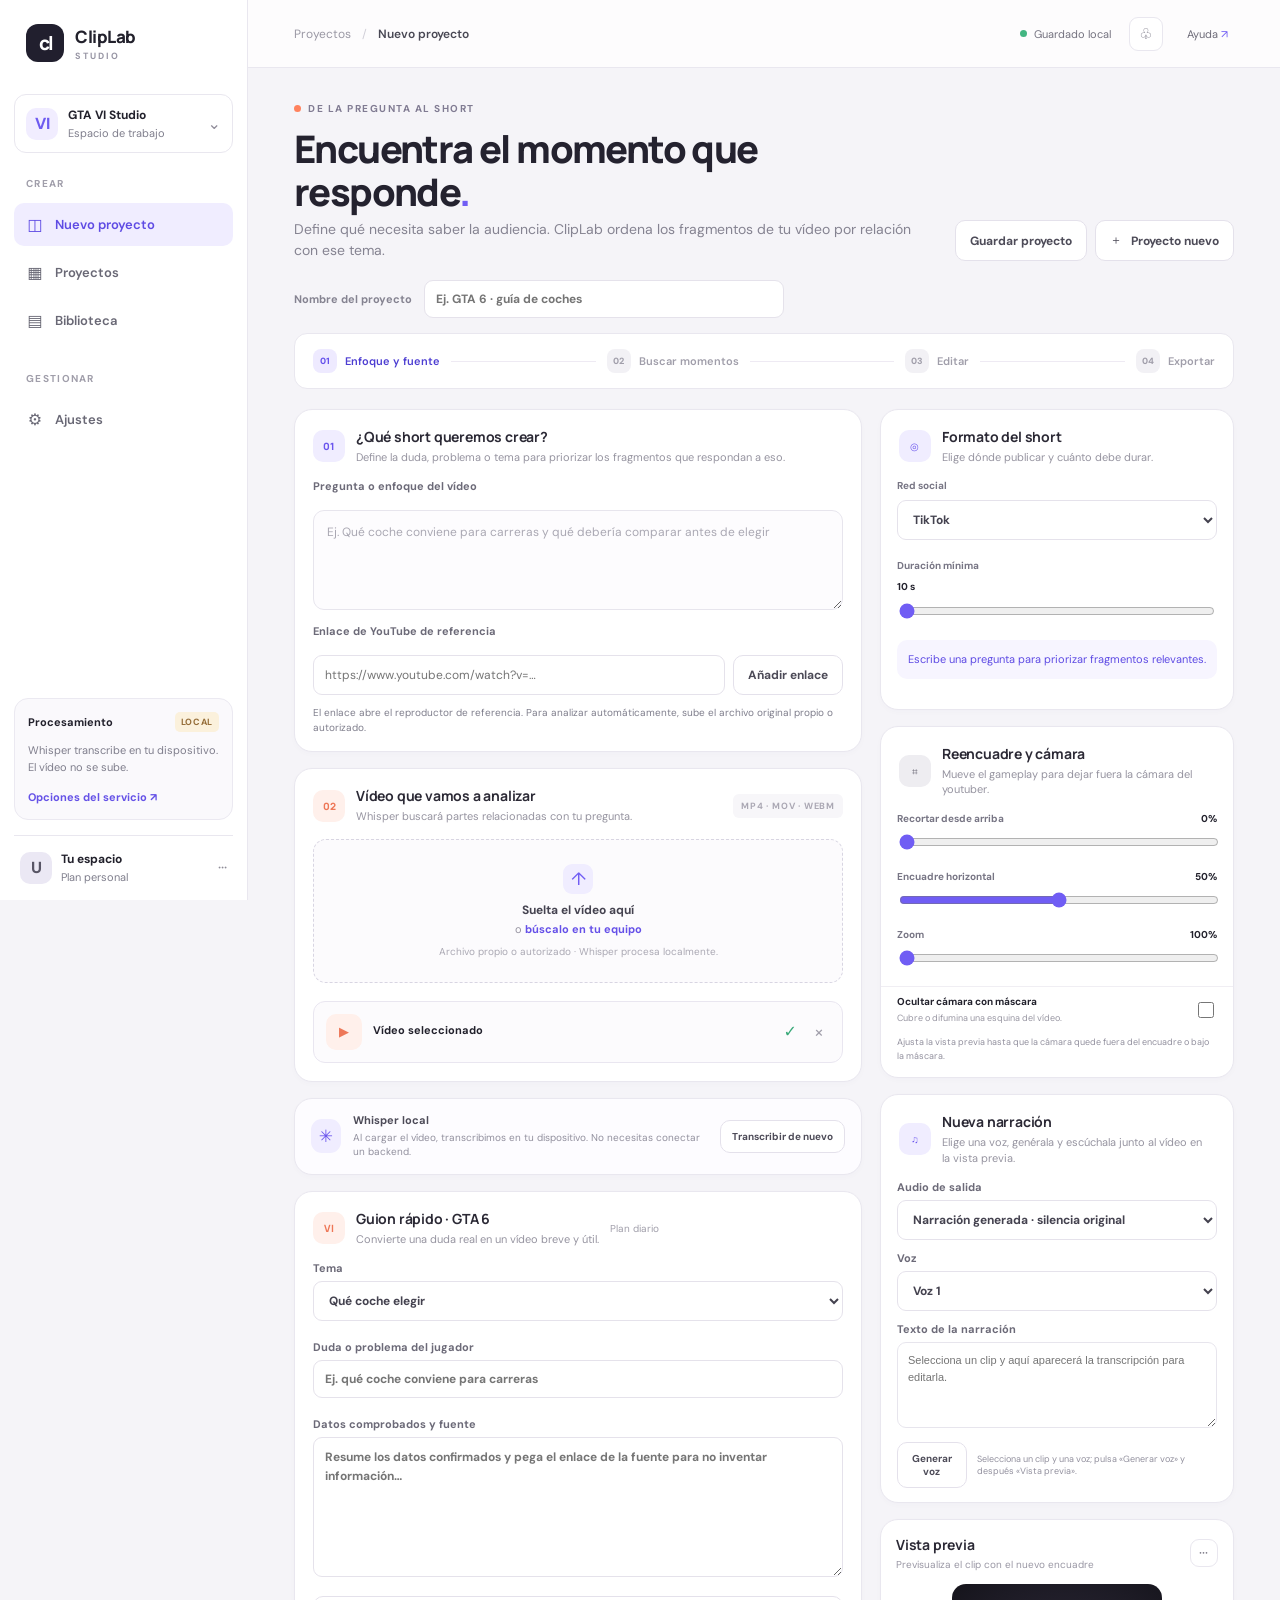
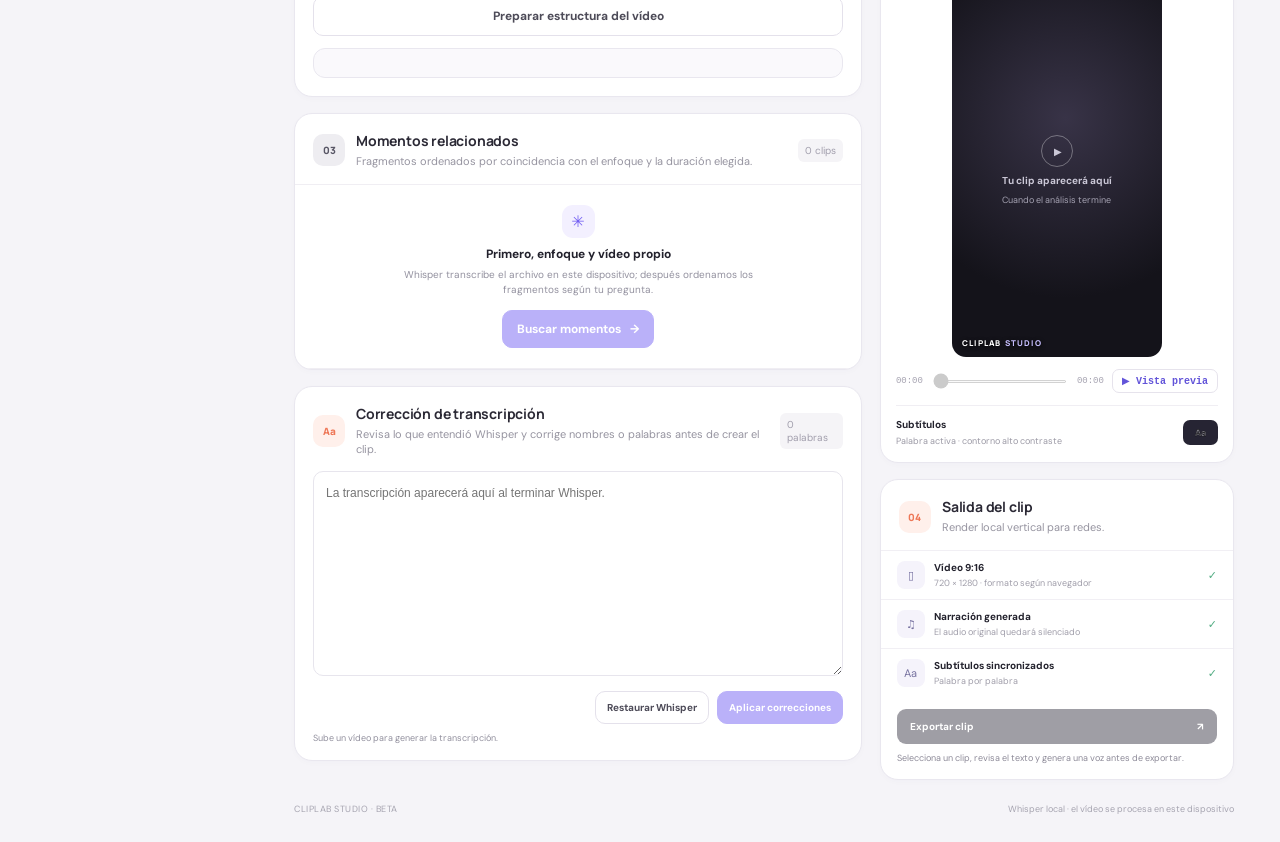
==== commit 3bef2978: "Add transcript correction and synced voice preview" ====
--- a/studio-v2/index.html
+++ b/studio-v2/index.html
@@ -100,7 +100,7 @@
 
             <section class="card crop-card"><div class="card-heading slim"><div class="heading-icon dark">⌗</div><div><h2>Reencuadre y cámara</h2><p>Mueve el gameplay para dejar fuera la cámara del youtuber.</p></div></div><label class="field-label crop-setting" for="cropTop">Recortar desde arriba <output id="cropTopValue">0%</output><input id="cropTop" type="range" min="0" max="40" value="0"></label><label class="field-label crop-setting" for="cropX">Encuadre horizontal <output id="cropXValue">50%</output><input id="cropX" type="range" min="0" max="100" value="50"></label><label class="field-label crop-setting" for="cropZoom">Zoom <output id="cropZoomValue">100%</output><input id="cropZoom" type="range" min="100" max="180" value="100"></label><label class="toggle-row crop-toggle"><span><b>Ocultar cámara con máscara</b><small>Cubre o difumina una esquina del vídeo.</small></span><input type="checkbox" id="hideCam"></label><div id="maskSettings" class="mask-settings" hidden><label class="field-label crop-setting" for="maskPosition">Posición<select id="maskPosition" class="section-input"><option value="top-left">Arriba izquierda</option><option value="top-right">Arriba derecha</option><option value="bottom-left">Abajo izquierda</option><option value="bottom-right">Abajo derecha</option></select></label><label class="field-label crop-setting" for="maskStyle">Tratamiento<select id="maskStyle" class="section-input"><option value="blur">Difuminar</option><option value="cover">Cubrir</option></select></label><label class="field-label crop-setting" for="maskSize">Tamaño <output id="maskSizeValue">25%</output><input id="maskSize" type="range" min="12" max="45" value="25"></label></div><p class="crop-note">Ajusta la vista previa hasta que la cámara quede fuera del encuadre o bajo la máscara.</p></section>
 
-            <section class="card voice-card"><div class="card-heading slim"><div class="heading-icon violet">♫</div><div><h2>Nueva narración</h2><p>Genera una voz sintética en español para sustituir el audio original.</p></div></div><div class="voice-settings"><label class="field-label" for="audioMode">Audio de salida<select id="audioMode" class="section-input"><option value="voice">Narración generada · silencia original</option><option value="original">Audio original</option></select></label><label class="field-label" for="voiceChoice">Voz<select id="voiceChoice" class="section-input"><option value="F1">Voz 1</option><option value="F2">Voz 2</option><option value="M1">Voz 3</option><option value="M2">Voz 4</option></select></label><label class="field-label" for="voiceText">Texto de la narración<textarea id="voiceText" class="section-textarea" rows="4" placeholder="Selecciona un clip y aquí aparecerá la transcripción para editarla."></textarea></label><div class="voice-actions"><button class="secondary-button" id="generateVoice" disabled>Generar voz</button><span id="voiceStatus">Selecciona un clip y una voz; pulsa «Generar voz» y después «Vista previa».</span></div><audio id="voicePreview" controls hidden></audio></div></section><section class="card preview-card"><div class="preview-heading"><div><h2>Vista previa</h2><span>Previsualiza el clip con el nuevo encuadre</span></div><button class="more-button" aria-label="Más opciones">···</button></div><div class="preview-stage" id="previewStage"><div class="preview-placeholder"><span class="play-outline">▶</span><b>Tu clip aparecerá aquí</b><span>Cuando el análisis termine</span></div><video id="previewVideo" playsinline></video><canvas id="previewCanvas" width="720" height="1280" aria-hidden="true"></canvas><div id="previewMask" class="preview-mask top-left" hidden></div><div id="captionPreview" class="caption-preview" hidden><span id="captionWord">Tu subtítulo</span></div><div class="preview-brand">CLIPLAB <span>STUDIO</span></div></div><div class="preview-controls"><span id="previewTimeStart">00:00</span><input type="range" min="0" max="100" value="0" id="previewSeek" aria-label="Posición del clip" disabled><span id="previewTimeEnd">00:00</span><button class="preview-play" id="previewPlay" disabled>▶ Vista previa</button></div><div class="preview-caption-style"><div><b>Subtítulos</b><span>Palabra activa · contorno alto contraste</span></div><span class="style-swatch">Aa</span></div></section>
+            <section class="card voice-card"><div class="card-heading slim"><div class="heading-icon violet">♫</div><div><h2>Nueva narración</h2><p>Elige una voz, genérala y escúchala junto al vídeo en la vista previa.</p></div></div><div class="voice-settings"><label class="field-label" for="audioMode">Audio de salida<select id="audioMode" class="section-input"><option value="voice">Narración generada · silencia original</option><option value="original">Audio original</option></select></label><label class="field-label" for="voiceChoice">Voz<select id="voiceChoice" class="section-input"><option value="F1">Voz 1</option><option value="F2">Voz 2</option><option value="M1">Voz 3</option><option value="M2">Voz 4</option></select></label><label class="field-label" for="voiceText">Texto de la narración<textarea id="voiceText" class="section-textarea" rows="4" placeholder="Selecciona un clip y aquí aparecerá la transcripción para editarla."></textarea></label><div class="voice-actions"><button class="secondary-button" id="generateVoice" disabled>Generar voz</button><span id="voiceStatus">Selecciona un clip y una voz; pulsa «Generar voz» y después «Vista previa».</span></div><audio id="voicePreview" controls hidden></audio></div></section><section class="card preview-card"><div class="preview-heading"><div><h2>Vista previa</h2><span>Previsualiza el clip con el nuevo encuadre</span></div><button class="more-button" aria-label="Más opciones">···</button></div><div class="preview-stage" id="previewStage"><div class="preview-placeholder"><span class="play-outline">▶</span><b>Tu clip aparecerá aquí</b><span>Cuando el análisis termine</span></div><video id="previewVideo" playsinline></video><canvas id="previewCanvas" width="720" height="1280" aria-hidden="true"></canvas><div id="previewMask" class="preview-mask top-left" hidden></div><div id="captionPreview" class="caption-preview" hidden><span id="captionWord">Tu subtítulo</span></div><div class="preview-brand">CLIPLAB <span>STUDIO</span></div></div><div class="preview-controls"><span id="previewTimeStart">00:00</span><input type="range" min="0" max="100" value="0" id="previewSeek" aria-label="Posición del clip" disabled><span id="previewTimeEnd">00:00</span><button class="preview-play" id="previewPlay" disabled>▶ Vista previa</button></div><div class="preview-caption-style"><div><b>Subtítulos</b><span>Palabra activa · contorno alto contraste</span></div><span class="style-swatch">Aa</span></div></section>
 
             <section class="card outputs-card"><div class="card-heading slim"><div class="heading-icon orange">04</div><div><h2>Salida del clip</h2><p>Render local vertical para redes.</p></div></div><div class="output-row"><span class="output-icon">▯</span><div><b>Vídeo 9:16</b><small>720 × 1280 · formato según navegador</small></div><span class="output-check">✓</span></div><div class="output-row"><span class="output-icon">♫</span><div><b id="audioOutputName">Narración generada</b><small id="audioOutputDetail">El audio original quedará silenciado</small></div><span class="output-check">✓</span></div><div class="output-row"><span class="output-icon">Aa</span><div><b>Subtítulos sincronizados</b><small>Palabra por palabra</small></div><span class="output-check">✓</span></div><button class="export-button" id="exportClip" disabled>Exportar clip <span>↗</span></button><p id="exportStatus" class="export-status">Selecciona un momento para preparar la exportación.</p></section>
           </aside>
@@ -114,7 +114,7 @@
 
   <dialog id="serviceDialog" class="service-dialog"><form method="dialog"><button class="dialog-close" aria-label="Cerrar">×</button><div class="overline"><span class="overline-dot"></span> OPCIONAL · PROCESAMIENTO EN LA NUBE</div><h2>Servicio remoto</h2><p>Whisper local y las propuestas de momentos funcionan sin backend. Esta opción remota se mantiene para futuras funciones; no pegues claves secretas aquí.</p><label class="field-label" for="apiUrl">URL del servicio</label><input id="apiUrl" type="url" placeholder="https://api.tu-dominio.com" autocomplete="url"><div class="dialog-status" id="serviceStatus"><span class="status-dot"></span> Sin conectar</div><div class="dialog-actions"><button class="secondary-button" value="cancel">Cancelar</button><button class="primary-button" type="button" id="testConnection">Probar conexión</button></div><small class="dialog-footnote">En el flujo actual, subir un vídeo y transcribirlo con Whisper no lo envía a la nube.</small></form></dialog>
   <div id="toast" class="toast" role="status" aria-live="polite"></div>
-  <script src="./app.js?v=transcript-preview-1" defer></script>
+  <script src="./app.js?v=transcript-preview-2" defer></script>
 </body>
 </html>
 
--- a/studio-v2/styles.css
+++ b/studio-v2/styles.css
@@ -14,4 +14,6 @@
 .preview-stage video{position:absolute;inset:0;opacity:0;pointer-events:none}.preview-stage #previewCanvas{position:absolute;inset:0;width:100%;height:100%;display:none;z-index:1}.preview-stage.has-video #previewCanvas{display:block}
 
 .voice-card{padding-bottom:14px}.voice-settings{padding:0 16px;display:grid;gap:11px}.voice-settings .field-label{margin:0}.voice-settings .section-input{margin-top:6px}.voice-settings .section-textarea{width:100%;margin-top:6px;min-height:82px;resize:vertical;border:1px solid #e7e5ed;border-radius:9px;padding:9px 10px;font:11px/1.5 Inter,Arial,sans-serif;color:#45434f}.voice-actions{display:flex;align-items:center;gap:10px}.voice-actions button{font-size:10px;padding:9px 11px}.voice-actions span{font-size:9px;line-height:1.4;color:#92909e}.voice-settings audio{width:100%;height:34px}.voice-card .card-heading p{max-width:270px}
+
+.transcript-card{padding-bottom:15px}.transcript-editor{padding:0 18px}.transcript-editor textarea{width:100%;min-height:180px;resize:vertical;border:1px solid #e7e5ed;border-radius:10px;padding:12px;color:#45434f;font:12px/1.65 Inter,Arial,sans-serif}.transcript-editor textarea:focus{outline:0;border-color:#9a8df7;box-shadow:0 0 0 3px #705df41a}.transcript-actions{display:flex;justify-content:flex-end;gap:8px;margin-top:10px}.transcript-actions button{font-size:10px;padding:9px 11px}.transcript-editor>p{margin:8px 0 0;color:#92909e;font-size:9px;line-height:1.45}.preview-play{border:1px solid #e6e3ec;border-radius:7px;background:#fff;color:#6254d9;padding:5px 9px;font-size:10px;font-weight:700;white-space:nowrap}
 
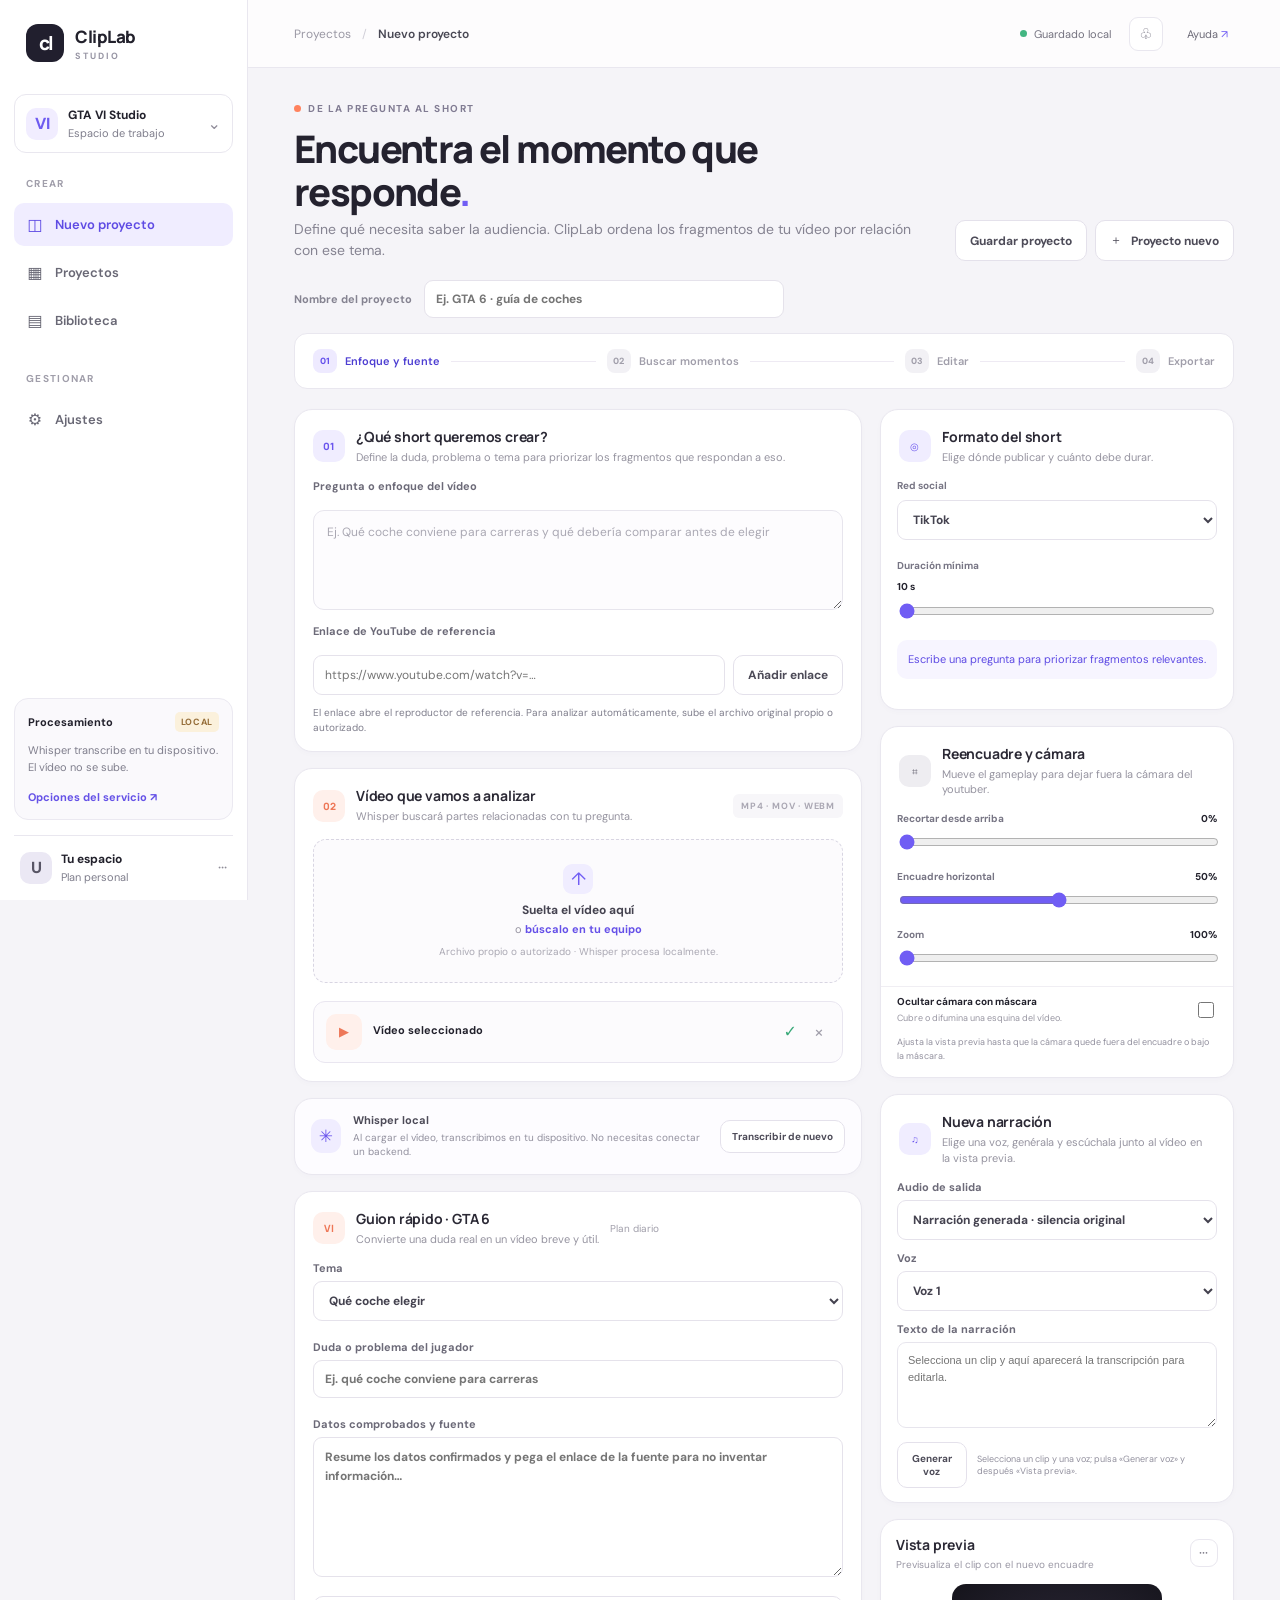
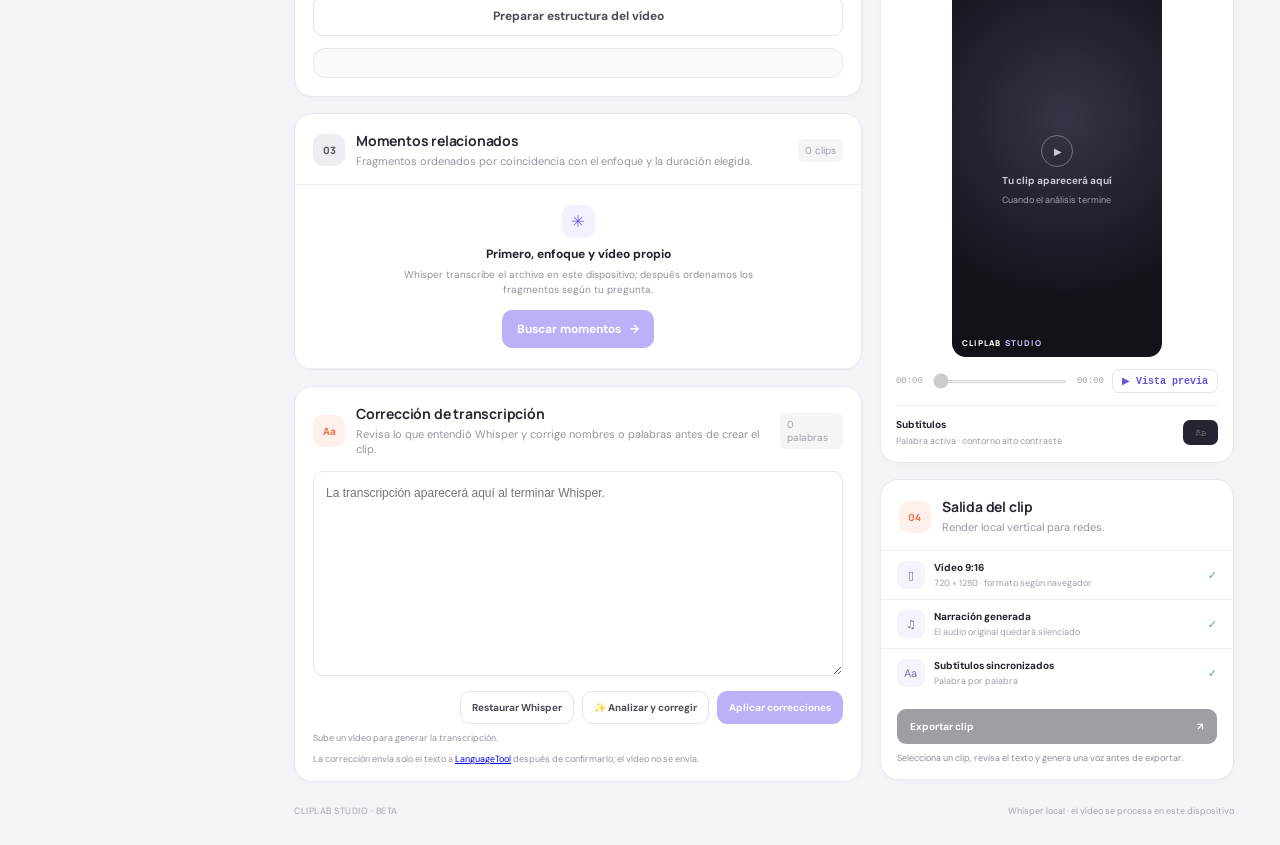
==== commit 1e06526b: "Add transcript proofreading action" ====
--- a/studio-v2/index.html
+++ b/studio-v2/index.html
@@ -92,7 +92,7 @@
               <div class="card-heading"><div class="heading-icon dark">03</div><div><h2>Momentos relacionados</h2><p>Fragmentos ordenados por coincidencia con el enfoque y la duración elegida.</p></div><span class="suggestion-count" id="suggestion-count">0 clips</span></div>
               <div class="empty-moments" id="emptyMoments"><div class="sparkle">✳</div><b>Primero, enfoque y vídeo propio</b><span>Whisper transcribe el archivo en este dispositivo; después ordenamos los fragmentos según tu pregunta.</span><button id="analyzeButton" class="primary-button" disabled>Buscar momentos <span>→</span></button></div>
               <div class="candidate-list" id="candidateList" hidden></div></section>
-            <section class="card transcript-card"><div class="card-heading"><div class="heading-icon orange">Aa</div><div><h2>Corrección de transcripción</h2><p>Revisa lo que entendió Whisper y corrige nombres o palabras antes de crear el clip.</p></div><span class="suggestion-count" id="transcriptWordCount">0 palabras</span></div><div class="transcript-editor"><textarea id="transcriptEditor" class="section-textarea" rows="9" placeholder="La transcripción aparecerá aquí al terminar Whisper." disabled></textarea><div class="transcript-actions"><button class="secondary-button" id="restoreTranscript" disabled>Restaurar Whisper</button><button class="primary-button" id="applyTranscriptCorrections" disabled>Aplicar correcciones</button></div><p id="transcriptStatus">Sube un vídeo para generar la transcripción.</p></div></section>
+            <section class="card transcript-card"><div class="card-heading"><div class="heading-icon orange">Aa</div><div><h2>Corrección de transcripción</h2><p>Revisa lo que entendió Whisper y corrige nombres o palabras antes de crear el clip.</p></div><span class="suggestion-count" id="transcriptWordCount">0 palabras</span></div><div class="transcript-editor"><textarea id="transcriptEditor" class="section-textarea" rows="9" placeholder="La transcripción aparecerá aquí al terminar Whisper." disabled></textarea><div class="transcript-actions"><button class="secondary-button" id="restoreTranscript" disabled>Restaurar Whisper</button><button class="secondary-button" id="autoCorrectTranscript" disabled>✨ Analizar y corregir</button><button class="primary-button" id="applyTranscriptCorrections" disabled>Aplicar correcciones</button></div><p id="transcriptStatus">Sube un vídeo para generar la transcripción.</p><p class="transcript-privacy">La corrección envía solo el texto a <a href="https://languagetool.org" target="_blank" rel="noopener">LanguageTool</a> después de confirmarlo; el vídeo no se envía.</p></div></section>
           </div>
 
           <aside class="right-column">
@@ -114,7 +114,7 @@
 
   <dialog id="serviceDialog" class="service-dialog"><form method="dialog"><button class="dialog-close" aria-label="Cerrar">×</button><div class="overline"><span class="overline-dot"></span> OPCIONAL · PROCESAMIENTO EN LA NUBE</div><h2>Servicio remoto</h2><p>Whisper local y las propuestas de momentos funcionan sin backend. Esta opción remota se mantiene para futuras funciones; no pegues claves secretas aquí.</p><label class="field-label" for="apiUrl">URL del servicio</label><input id="apiUrl" type="url" placeholder="https://api.tu-dominio.com" autocomplete="url"><div class="dialog-status" id="serviceStatus"><span class="status-dot"></span> Sin conectar</div><div class="dialog-actions"><button class="secondary-button" value="cancel">Cancelar</button><button class="primary-button" type="button" id="testConnection">Probar conexión</button></div><small class="dialog-footnote">En el flujo actual, subir un vídeo y transcribirlo con Whisper no lo envía a la nube.</small></form></dialog>
   <div id="toast" class="toast" role="status" aria-live="polite"></div>
-  <script src="./app.js?v=transcript-preview-2" defer></script>
+  <script src="./app.js?v=transcript-preview-3" defer></script>
 </body>
 </html>
 
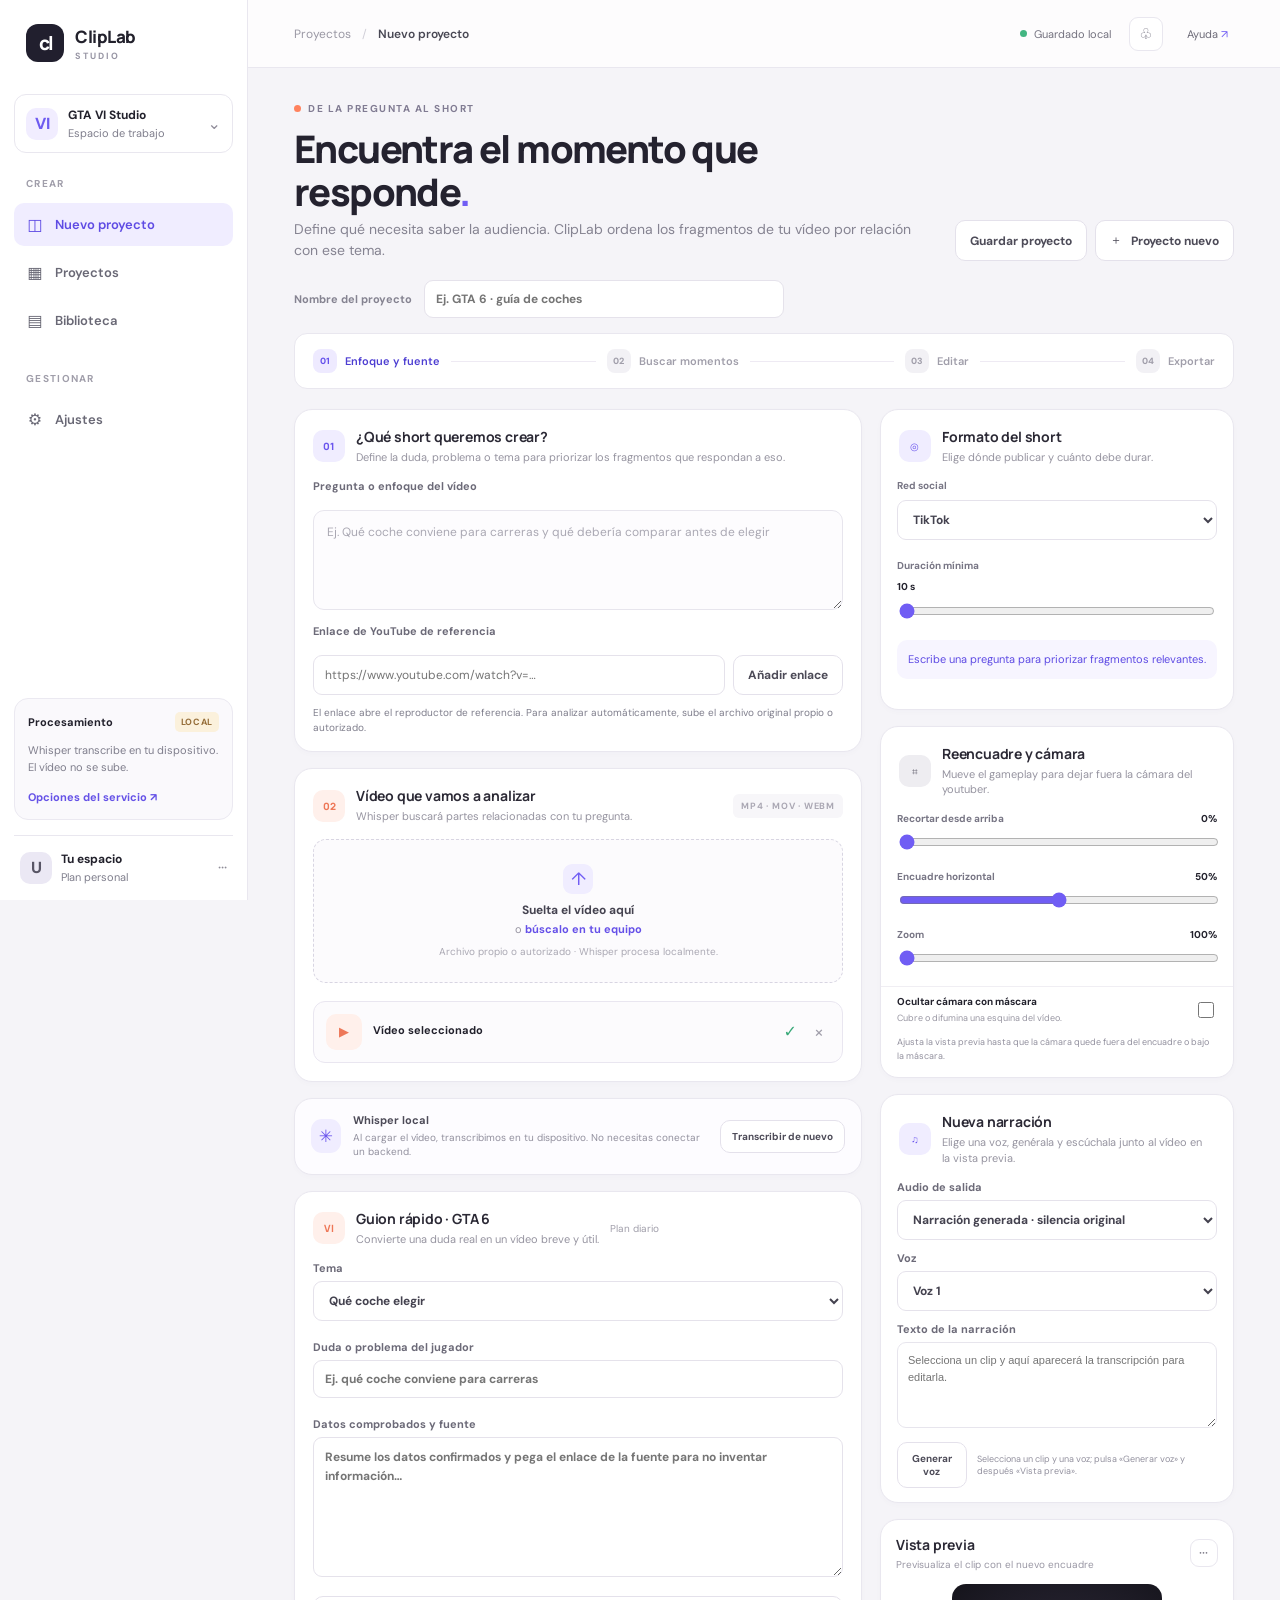
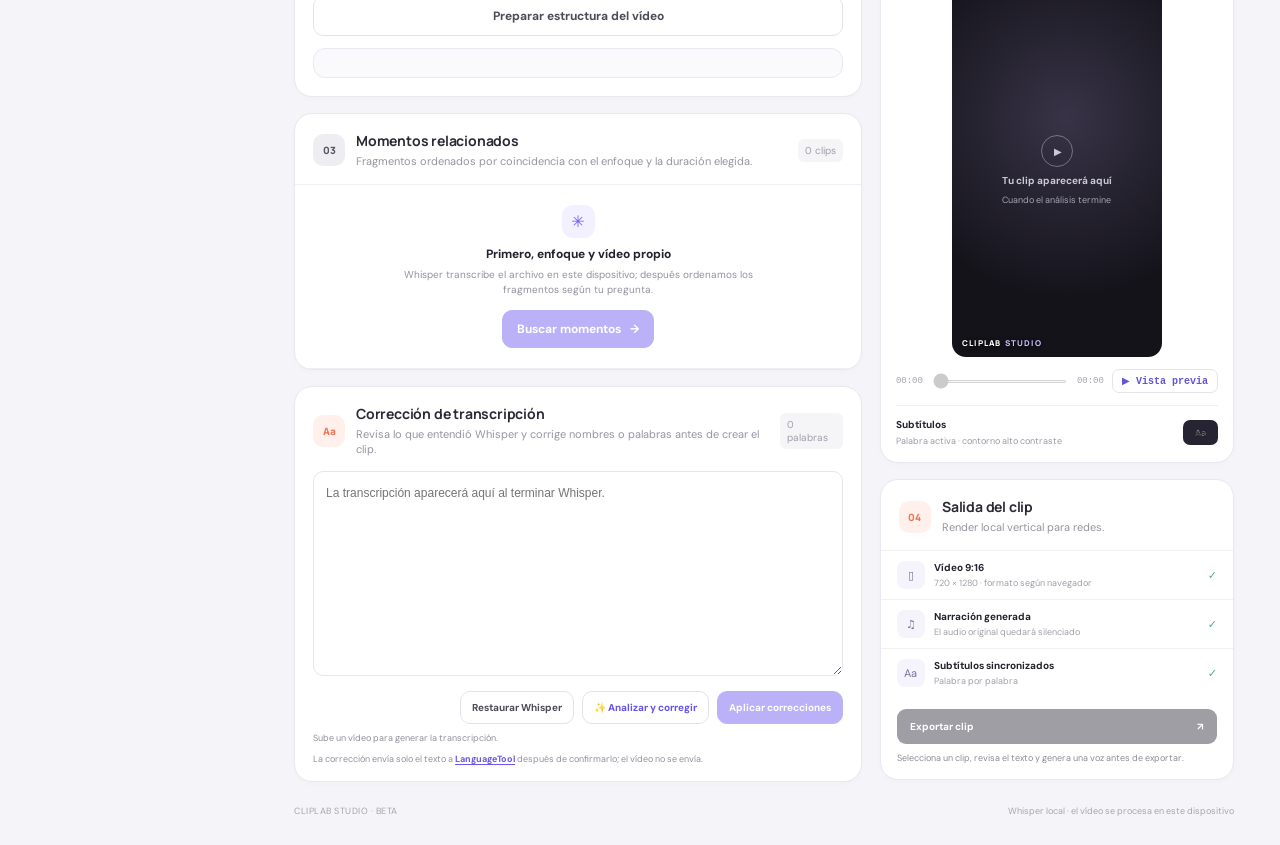
==== commit cc5d00de: "Apply proofreading fixes to transcript timing" ====
--- a/studio-v2/index.html
+++ b/studio-v2/index.html
@@ -114,7 +114,7 @@
 
   <dialog id="serviceDialog" class="service-dialog"><form method="dialog"><button class="dialog-close" aria-label="Cerrar">×</button><div class="overline"><span class="overline-dot"></span> OPCIONAL · PROCESAMIENTO EN LA NUBE</div><h2>Servicio remoto</h2><p>Whisper local y las propuestas de momentos funcionan sin backend. Esta opción remota se mantiene para futuras funciones; no pegues claves secretas aquí.</p><label class="field-label" for="apiUrl">URL del servicio</label><input id="apiUrl" type="url" placeholder="https://api.tu-dominio.com" autocomplete="url"><div class="dialog-status" id="serviceStatus"><span class="status-dot"></span> Sin conectar</div><div class="dialog-actions"><button class="secondary-button" value="cancel">Cancelar</button><button class="primary-button" type="button" id="testConnection">Probar conexión</button></div><small class="dialog-footnote">En el flujo actual, subir un vídeo y transcribirlo con Whisper no lo envía a la nube.</small></form></dialog>
   <div id="toast" class="toast" role="status" aria-live="polite"></div>
-  <script src="./app.js?v=transcript-preview-3" defer></script>
+  <script src="./app.js?v=transcript-preview-4" defer></script>
 </body>
 </html>
 
--- a/studio-v2/styles.css
+++ b/studio-v2/styles.css
@@ -16,4 +16,6 @@
 .voice-card{padding-bottom:14px}.voice-settings{padding:0 16px;display:grid;gap:11px}.voice-settings .field-label{margin:0}.voice-settings .section-input{margin-top:6px}.voice-settings .section-textarea{width:100%;margin-top:6px;min-height:82px;resize:vertical;border:1px solid #e7e5ed;border-radius:9px;padding:9px 10px;font:11px/1.5 Inter,Arial,sans-serif;color:#45434f}.voice-actions{display:flex;align-items:center;gap:10px}.voice-actions button{font-size:10px;padding:9px 11px}.voice-actions span{font-size:9px;line-height:1.4;color:#92909e}.voice-settings audio{width:100%;height:34px}.voice-card .card-heading p{max-width:270px}
 
 .transcript-card{padding-bottom:15px}.transcript-editor{padding:0 18px}.transcript-editor textarea{width:100%;min-height:180px;resize:vertical;border:1px solid #e7e5ed;border-radius:10px;padding:12px;color:#45434f;font:12px/1.65 Inter,Arial,sans-serif}.transcript-editor textarea:focus{outline:0;border-color:#9a8df7;box-shadow:0 0 0 3px #705df41a}.transcript-actions{display:flex;justify-content:flex-end;gap:8px;margin-top:10px}.transcript-actions button{font-size:10px;padding:9px 11px}.transcript-editor>p{margin:8px 0 0;color:#92909e;font-size:9px;line-height:1.45}.preview-play{border:1px solid #e6e3ec;border-radius:7px;background:#fff;color:#6254d9;padding:5px 9px;font-size:10px;font-weight:700;white-space:nowrap}
+
+.transcript-privacy{margin:6px 0 0;color:#9996a3;font-size:9px;line-height:1.45}.transcript-privacy a{color:#6b56ed;font-weight:700;text-decoration:underline;text-underline-offset:2px}.transcript-actions{flex-wrap:wrap}.transcript-actions #autoCorrectTranscript{color:#6552e8}
 
